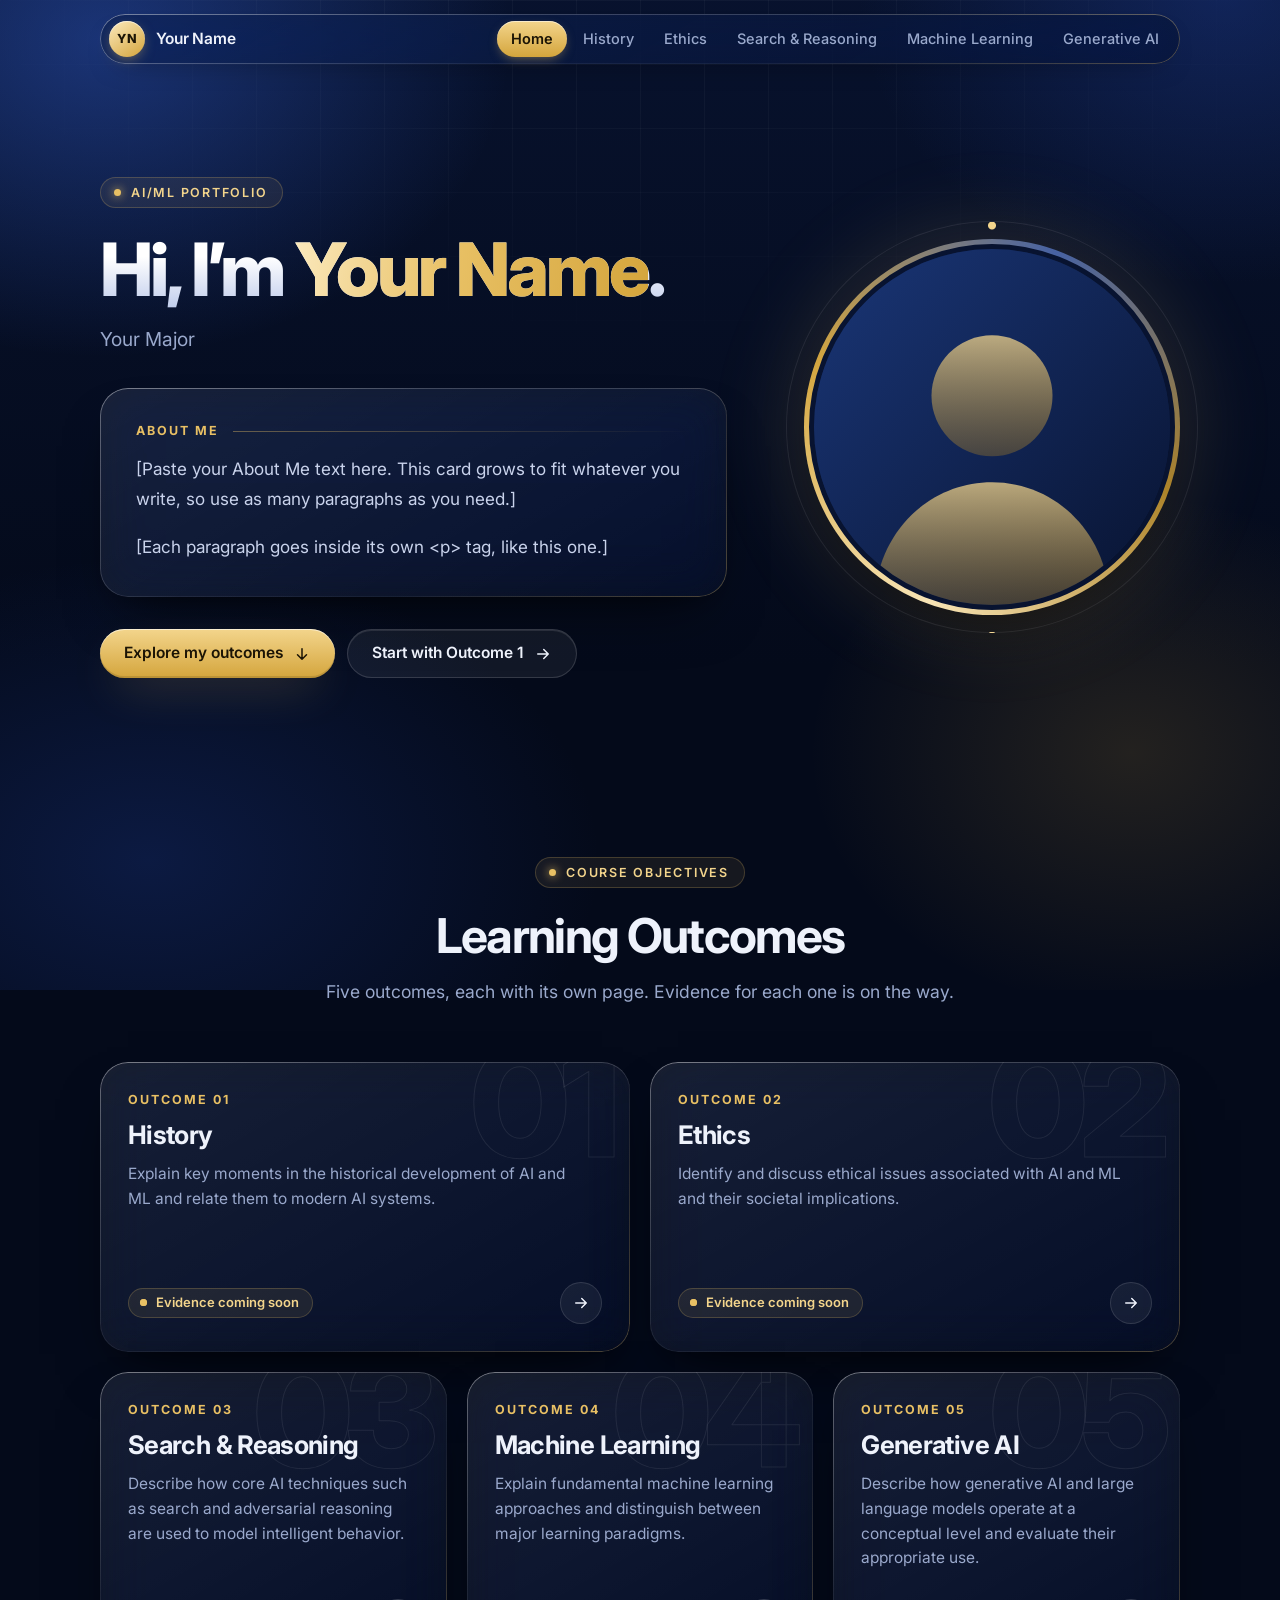
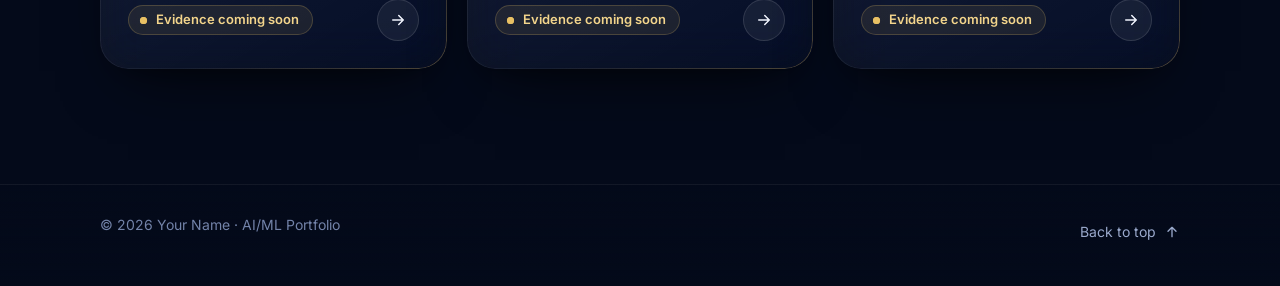
==== index.html @ e4cd806f "Add files via upload" ====
<!DOCTYPE html>
<html lang="en">
<head>
  <meta charset="UTF-8">
  <meta name="viewport" content="width=device-width, initial-scale=1">
  <title>Your Name — AI/ML Portfolio</title>
  <meta name="description" content="AI/ML portfolio: about me and evidence for five course learning outcomes.">
  <meta name="theme-color" content="#040a1a">
  <link rel="icon" href="data:image/svg+xml,%3Csvg xmlns='http://www.w3.org/2000/svg' viewBox='0 0 64 64'%3E%3Cdefs%3E%3ClinearGradient id='g' x1='0' y1='0' x2='1' y2='1'%3E%3Cstop offset='0' stop-color='%23fbe9bd'/%3E%3Cstop offset='1' stop-color='%23d4a53c'/%3E%3C/linearGradient%3E%3C/defs%3E%3Crect width='64' height='64' rx='18' fill='%230c1d45'/%3E%3Ccircle cx='32' cy='32' r='13' fill='url(%23g)'/%3E%3C/svg%3E">
  <link rel="preconnect" href="https://fonts.googleapis.com">
  <link rel="preconnect" href="https://fonts.gstatic.com" crossorigin>
  <link rel="stylesheet" href="https://fonts.googleapis.com/css2?family=Inter:wght@400;500;600;700;800&amp;display=swap">
  <link rel="stylesheet" href="styles.css">
</head>
<body id="top">
  <a class="skip-link" href="#main">Skip to content</a>

  <!-- ✏️ Change "YN" to your initials and "Your Name" to your name (same edit on every page) -->
  <header class="site-header">
    <div class="container">
      <nav class="nav glass" aria-label="Main">
        <a class="brand" href="index.html">
          <span class="brand-mark" aria-hidden="true">YN</span>
          <span class="brand-name">Your Name</span>
        </a>
        <button class="menu-btn" type="button" popovertarget="site-menu" aria-label="Menu">
          <svg class="i-menu" viewBox="0 0 24 24" fill="none" stroke="currentColor" stroke-width="2" stroke-linecap="round" aria-hidden="true"><path d="M4 7h16M4 12h16M4 17h16"/></svg>
          <svg class="i-close" viewBox="0 0 24 24" fill="none" stroke="currentColor" stroke-width="2" stroke-linecap="round" aria-hidden="true"><path d="M6 6l12 12M18 6L6 18"/></svg>
        </button>
        <ul class="nav-links" id="site-menu" popover>
          <li><a href="index.html" aria-current="page">Home</a></li>
          <li><a href="history.html">History</a></li>
          <li><a href="ethics.html">Ethics</a></li>
          <li><a href="search-reasoning.html">Search &amp; Reasoning</a></li>
          <li><a href="machine-learning.html">Machine Learning</a></li>
          <li><a href="generative-ai.html">Generative AI</a></li>
        </ul>
      </nav>
    </div>
  </header>

  <main id="main">

    <!-- ===== Hero / About Me ===== -->
    <section class="hero container">
      <div class="hero-text">
        <p class="eyebrow reveal"><span class="dot"></span>AI/ML Portfolio</p>

        <!-- ✏️ Your name and major -->
        <h1 class="hero-title reveal" style="--d: 1">Hi, I&rsquo;m <span class="text-gold">Your Name</span>.</h1>
        <p class="hero-sub reveal" style="--d: 2">Your Major</p>

        <div class="about glass reveal" style="--d: 3">
          <h2 class="about-label">About Me</h2>
          <!-- ✏️ PASTE YOUR ABOUT ME TEXT HERE — one <p>…</p> per paragraph -->
          <p>[Paste your About Me text here. This card grows to fit whatever you write, so use as many paragraphs as you need.]</p>
          <p>[Each paragraph goes inside its own &lt;p&gt; tag, like this one.]</p>
        </div>

        <div class="hero-actions reveal" style="--d: 4">
          <a class="btn btn-gold" href="#outcomes">Explore my outcomes <svg viewBox="0 0 24 24" fill="none" stroke="currentColor" stroke-width="2" stroke-linecap="round" stroke-linejoin="round" aria-hidden="true"><path d="M12 5v14M6 13l6 6 6-6"/></svg></a>
          <a class="btn btn-glass" href="history.html">Start with Outcome 1 <svg viewBox="0 0 24 24" fill="none" stroke="currentColor" stroke-width="2" stroke-linecap="round" stroke-linejoin="round" aria-hidden="true"><path d="M5 12h14M13 6l6 6-6 6"/></svg></a>
        </div>
      </div>

      <div class="hero-media reveal" style="--d: 2">
        <!-- ✏️ PHOTO: put your image in the images/ folder and change src below (e.g. images/me.jpg) -->
        <figure class="avatar">
          <img src="images/avatar-placeholder.svg" alt="Portrait of Your Name" width="400" height="400">
        </figure>
      </div>
    </section>

    <!-- ===== Outcome cards ===== -->
    <section class="section container" id="outcomes" aria-labelledby="outcomes-title">
      <div class="section-head">
        <p class="eyebrow"><span class="dot"></span>Course Objectives</p>
        <h2 class="section-title" id="outcomes-title">Learning Outcomes</h2>
        <p class="section-sub">Five outcomes, each with its own page. Evidence for each one is on the way.</p>
      </div>

      <div class="card-grid">
        <a class="card glass reveal reveal-on-scroll" href="history.html" style="--d: 5">
          <span class="card-bignum" aria-hidden="true">01</span>
          <span class="card-kicker">Outcome 01</span>
          <h3 class="card-title">History</h3>
          <p class="card-text">Explain key moments in the historical development of AI and ML and relate them to modern AI systems.</p>
          <span class="card-foot">
            <span class="status"><span class="status-dot"></span>Evidence coming soon</span>
            <span class="icon-circle" aria-hidden="true"><svg viewBox="0 0 24 24" fill="none" stroke="currentColor" stroke-width="2" stroke-linecap="round" stroke-linejoin="round" aria-hidden="true"><path d="M5 12h14M13 6l6 6-6 6"/></svg></span>
          </span>
        </a>

        <a class="card glass reveal reveal-on-scroll" href="ethics.html" style="--d: 6">
          <span class="card-bignum" aria-hidden="true">02</span>
          <span class="card-kicker">Outcome 02</span>
          <h3 class="card-title">Ethics</h3>
          <p class="card-text">Identify and discuss ethical issues associated with AI and ML and their societal implications.</p>
          <span class="card-foot">
            <span class="status"><span class="status-dot"></span>Evidence coming soon</span>
            <span class="icon-circle" aria-hidden="true"><svg viewBox="0 0 24 24" fill="none" stroke="currentColor" stroke-width="2" stroke-linecap="round" stroke-linejoin="round" aria-hidden="true"><path d="M5 12h14M13 6l6 6-6 6"/></svg></span>
          </span>
        </a>

        <a class="card glass reveal reveal-on-scroll" href="search-reasoning.html" style="--d: 7">
          <span class="card-bignum" aria-hidden="true">03</span>
          <span class="card-kicker">Outcome 03</span>
          <h3 class="card-title">Search &amp; Reasoning</h3>
          <p class="card-text">Describe how core AI techniques such as search and adversarial reasoning are used to model intelligent behavior.</p>
          <span class="card-foot">
            <span class="status"><span class="status-dot"></span>Evidence coming soon</span>
            <span class="icon-circle" aria-hidden="true"><svg viewBox="0 0 24 24" fill="none" stroke="currentColor" stroke-width="2" stroke-linecap="round" stroke-linejoin="round" aria-hidden="true"><path d="M5 12h14M13 6l6 6-6 6"/></svg></span>
          </span>
        </a>

        <a class="card glass reveal reveal-on-scroll" href="machine-learning.html" style="--d: 8">
          <span class="card-bignum" aria-hidden="true">04</span>
          <span class="card-kicker">Outcome 04</span>
          <h3 class="card-title">Machine Learning</h3>
          <p class="card-text">Explain fundamental machine learning approaches and distinguish between major learning paradigms.</p>
          <span class="card-foot">
            <span class="status"><span class="status-dot"></span>Evidence coming soon</span>
            <span class="icon-circle" aria-hidden="true"><svg viewBox="0 0 24 24" fill="none" stroke="currentColor" stroke-width="2" stroke-linecap="round" stroke-linejoin="round" aria-hidden="true"><path d="M5 12h14M13 6l6 6-6 6"/></svg></span>
          </span>
        </a>

        <a class="card glass reveal reveal-on-scroll" href="generative-ai.html" style="--d: 9">
          <span class="card-bignum" aria-hidden="true">05</span>
          <span class="card-kicker">Outcome 05</span>
          <h3 class="card-title">Generative AI</h3>
          <p class="card-text">Describe how generative AI and large language models operate at a conceptual level and evaluate their appropriate use.</p>
          <span class="card-foot">
            <span class="status"><span class="status-dot"></span>Evidence coming soon</span>
            <span class="icon-circle" aria-hidden="true"><svg viewBox="0 0 24 24" fill="none" stroke="currentColor" stroke-width="2" stroke-linecap="round" stroke-linejoin="round" aria-hidden="true"><path d="M5 12h14M13 6l6 6-6 6"/></svg></span>
          </span>
        </a>
      </div>
    </section>

  </main>

  <footer class="site-footer">
    <div class="container footer-inner">
      <p>&copy; 2026 Your Name &middot; AI/ML Portfolio</p>
      <a class="to-top" href="#top">Back to top <svg viewBox="0 0 24 24" fill="none" stroke="currentColor" stroke-width="2" stroke-linecap="round" stroke-linejoin="round" aria-hidden="true"><path d="M12 19V5M6 11l6-6 6 6"/></svg></a>
    </div>
  </footer>
</body>
</html>
---- styles.css ----
/* ==========================================================================
   AI/ML Portfolio — styles.css
   Deep navy + gold, frosted-glass UI

   1. Design tokens        6. Home: outcome cards
   2. Base                 7. Outcome pages
   3. Background           8. Footer
   4. Shared UI            9. Motion
   5. Nav + hero          10. Responsive
   ========================================================================== */


/* 1. Design tokens
   ------------------------------------------------------------------------ */
:root {
  /* Blues */
  --navy-950: #040a1a;
  --navy-900: #081330;
  --navy-800: #0c1d45;
  --navy-700: #13295f;
  --blue-500: #3a6df0;
  --blue-400: #5b8cff;

  /* Golds */
  --gold-200: #fbe9bd;
  --gold-300: #f3d58c;
  --gold-400: #e8c064;
  --gold-500: #d4a53c;
  --gold-600: #a97f24;
  --gold-ink: #1b1405;          /* dark text on gold surfaces */

  /* Text */
  --text: #eef2fb;
  --text-soft: #c9d3ec;
  --text-muted: #9aa9cc;
  --text-dim: #7383a9;

  /* Glass */
  --glass-fill: linear-gradient(150deg, rgba(255, 255, 255, 0.085), rgba(255, 255, 255, 0.02));
  --glass-shine: rgba(255, 255, 255, 0.14);
  --glass-blur: blur(24px) saturate(165%);

  /* Shape + depth */
  --radius-md: 20px;
  --radius-lg: 28px;
  --radius-pill: 999px;
  --shadow-float: 0 30px 60px -28px rgba(0, 0, 0, 0.7), 0 12px 28px -18px rgba(0, 0, 0, 0.55);
  --glow-gold: 0 18px 48px -18px rgba(232, 192, 100, 0.45);

  /* Motion */
  --ease-out: cubic-bezier(0.22, 0.61, 0.36, 1);
  --ease-spring: cubic-bezier(0.34, 1.56, 0.64, 1);

  /* Layout */
  --max-w: 1160px;
  --gutter: clamp(16px, 4vw, 40px);

  --font: -apple-system, BlinkMacSystemFont, "SF Pro Display", "SF Pro Text", "Inter",
          "Segoe UI", Roboto, "Helvetica Neue", Arial, sans-serif;
}


/* 2. Base
   ------------------------------------------------------------------------ */
*,
*::before,
*::after {
  box-sizing: border-box;
}

html {
  scroll-behavior: smooth;
  scroll-padding-top: 110px;          /* anchored sections clear the sticky nav */
  -webkit-text-size-adjust: 100%;
  color-scheme: dark;
}

body {
  margin: 0;
  min-height: 100vh;
  display: flex;
  flex-direction: column;
  font-family: var(--font);
  font-size: 1.0625rem;
  line-height: 1.65;
  color: var(--text);
  background: var(--navy-950);
  -webkit-font-smoothing: antialiased;
  -moz-osx-font-smoothing: grayscale;
  overflow-x: clip;
}

main {
  flex: 1;
  overflow-x: clip;                   /* glows can bleed past the edge without causing sideways scroll */
}

img {
  display: block;
  max-width: 100%;
  height: auto;
}

a {
  color: inherit;
  text-decoration: none;
}

h1,
h2,
h3 {
  margin: 0;
  font-weight: 700;
  line-height: 1.15;
  letter-spacing: -0.022em;
}

p {
  margin: 0 0 1em;
}

p:last-child {
  margin-bottom: 0;
}

figure {
  margin: 0;
}

svg {
  flex: none;
}

::selection {
  background: rgba(232, 192, 100, 0.35);
  color: #fff;
}

:focus-visible {
  outline: 2px solid var(--gold-400);
  outline-offset: 3px;
}

.container {
  width: 100%;
  max-width: var(--max-w);
  margin-inline: auto;
  padding-inline: var(--gutter);
}

.skip-link {
  position: absolute;
  top: -100px;
  left: 16px;
  z-index: 100;
  padding: 10px 18px;
  border-radius: var(--radius-pill);
  background: var(--gold-400);
  color: var(--gold-ink);
  font-weight: 600;
  transition: top 0.2s var(--ease-out);
}

.skip-link:focus {
  top: 16px;
}


/* 3. Background — soft blue/gold aurora with a faint grid on top
   ------------------------------------------------------------------------ */
body::before {
  content: "";
  position: fixed;
  inset: -10%;
  z-index: -2;
  pointer-events: none;
  background:
    radial-gradient(38% 42% at 15% 12%, rgba(58, 109, 240, 0.38), transparent 70%),
    radial-gradient(34% 38% at 88% 8%, rgba(35, 70, 170, 0.35), transparent 70%),
    radial-gradient(30% 34% at 82% 78%, rgba(212, 165, 60, 0.15), transparent 70%),
    radial-gradient(42% 40% at 18% 88%, rgba(28, 60, 150, 0.32), transparent 70%),
    linear-gradient(180deg, var(--navy-900) 0%, var(--navy-950) 70%);
  animation: aurora 30s ease-in-out infinite alternate;
}

body::after {
  content: "";
  position: fixed;
  inset: 0;
  z-index: -1;
  pointer-events: none;
  background-image:
    linear-gradient(rgba(255, 255, 255, 0.035) 1px, transparent 1px),
    linear-gradient(90deg, rgba(255, 255, 255, 0.035) 1px, transparent 1px);
  background-size: 64px 64px;
  -webkit-mask-image: radial-gradient(ellipse 75% 55% at 50% 0%, #000 20%, transparent 75%);
  mask-image: radial-gradient(ellipse 75% 55% at 50% 0%, #000 20%, transparent 75%);
}


/* 4. Shared UI
   ------------------------------------------------------------------------ */

/* Frosted glass panel */
.glass {
  position: relative;
  background: var(--glass-fill);
  -webkit-backdrop-filter: var(--glass-blur);
  backdrop-filter: var(--glass-blur);
  border-radius: var(--radius-lg);
  box-shadow: inset 0 1px 0 var(--glass-shine), var(--shadow-float);
}

/* Light-catching rim: bright at the top-left, warming to gold at the bottom-right */
.glass::before {
  content: "";
  position: absolute;
  inset: 0;
  border-radius: inherit;
  padding: 1px;
  background: linear-gradient(140deg,
    rgba(255, 255, 255, 0.34),
    rgba(255, 255, 255, 0.07) 38%,
    rgba(255, 255, 255, 0.05) 62%,
    rgba(232, 192, 100, 0.32));
  -webkit-mask: linear-gradient(#000 0 0) content-box, linear-gradient(#000 0 0);
  -webkit-mask-composite: xor;
  mask: linear-gradient(#000 0 0) content-box, linear-gradient(#000 0 0);
  mask-composite: exclude;
  pointer-events: none;
}

/* Small uppercase label in a gold pill */
.eyebrow {
  display: inline-flex;
  align-items: center;
  gap: 10px;
  margin: 0;
  padding: 7px 15px 7px 13px;
  border-radius: var(--radius-pill);
  border: 1px solid rgba(232, 192, 100, 0.22);
  background: rgba(232, 192, 100, 0.08);
  color: var(--gold-300);
  font-size: 12.5px;
  font-weight: 600;
  line-height: 1.2;
  letter-spacing: 0.14em;
  text-transform: uppercase;
}

.eyebrow .dim {
  color: var(--text-dim);
}

.dot {
  width: 7px;
  height: 7px;
  border-radius: 50%;
  background: var(--gold-400);
  box-shadow: 0 0 10px var(--gold-400);
}

.text-gold {
  background: linear-gradient(100deg, var(--gold-200), var(--gold-400) 45%, var(--gold-500));
  -webkit-background-clip: text;
  background-clip: text;
  color: transparent;
}

/* Buttons */
.btn {
  display: inline-flex;
  align-items: center;
  gap: 10px;
  padding: 14px 24px;
  border-radius: var(--radius-pill);
  font-size: 15.5px;
  font-weight: 600;
  line-height: 1.2;
  transition: transform 0.35s var(--ease-spring), box-shadow 0.35s var(--ease-out),
              background-color 0.25s;
}

.btn svg {
  width: 18px;
  height: 18px;
  transition: transform 0.35s var(--ease-spring);
}

.btn-gold {
  color: var(--gold-ink);
  background: linear-gradient(180deg, var(--gold-300), var(--gold-500));
  box-shadow: var(--glow-gold), inset 0 1px 0 rgba(255, 255, 255, 0.6), inset 0 -2px 0 rgba(0, 0, 0, 0.12);
}

.btn-gold:hover {
  transform: translateY(-2px);
  box-shadow: 0 24px 50px -16px rgba(232, 192, 100, 0.6), inset 0 1px 0 rgba(255, 255, 255, 0.6),
              inset 0 -2px 0 rgba(0, 0, 0, 0.12);
}

.btn-gold:hover svg {
  transform: translateY(3px);
}

.btn-glass {
  color: var(--text);
  background: rgba(255, 255, 255, 0.06);
  border: 1px solid rgba(255, 255, 255, 0.14);
  -webkit-backdrop-filter: blur(16px);
  backdrop-filter: blur(16px);
  box-shadow: inset 0 1px 0 rgba(255, 255, 255, 0.1);
}

.btn-glass:hover {
  transform: translateY(-2px);
  background: rgba(255, 255, 255, 0.1);
}

.btn-glass:hover svg {
  transform: translateX(3px);
}

/* "Evidence coming soon" status pill */
.status {
  display: inline-flex;
  align-items: center;
  gap: 9px;
  padding: 6px 13px 6px 11px;
  border-radius: var(--radius-pill);
  border: 1px solid rgba(232, 192, 100, 0.22);
  background: rgba(232, 192, 100, 0.09);
  color: var(--gold-300);
  font-size: 13px;
  font-weight: 600;
  line-height: 1.2;
  white-space: nowrap;
}

.status-dot {
  position: relative;
  width: 7px;
  height: 7px;
  border-radius: 50%;
  background: var(--gold-400);
}

.status-dot::after {
  content: "";
  position: absolute;
  inset: 0;
  border-radius: 50%;
  background: var(--gold-400);
  animation: ping 2.4s var(--ease-out) infinite;
}

/* Round icon button used on cards and the pager */
.icon-circle {
  display: grid;
  place-items: center;
  width: 42px;
  height: 42px;
  border-radius: 50%;
  border: 1px solid rgba(255, 255, 255, 0.12);
  background: rgba(255, 255, 255, 0.06);
  color: var(--text);
  transition: background 0.35s, color 0.35s, border-color 0.35s, transform 0.45s var(--ease-spring);
}

.icon-circle svg {
  width: 18px;
  height: 18px;
}


/* 5. Nav + hero
   ------------------------------------------------------------------------ */
.site-header {
  position: sticky;
  top: 0;
  z-index: 50;
  padding-top: 14px;
}

.nav {
  display: flex;
  align-items: center;
  justify-content: space-between;
  gap: 16px;
  padding: 7px 7px 7px 9px;
  border-radius: var(--radius-pill);
  background: linear-gradient(150deg, rgba(16, 34, 78, 0.72), rgba(8, 19, 48, 0.62));
}

.brand {
  display: flex;
  align-items: center;
  gap: 11px;
  padding-right: 6px;
  font-size: 15.5px;
  font-weight: 600;
  letter-spacing: -0.01em;
  white-space: nowrap;
}

.brand-mark {
  display: grid;
  place-items: center;
  width: 36px;
  height: 36px;
  border-radius: 50%;
  background: linear-gradient(145deg, var(--gold-200), var(--gold-500));
  color: var(--gold-ink);
  font-size: 12.5px;
  font-weight: 800;
  letter-spacing: 0.02em;
  box-shadow: 0 4px 14px -4px rgba(232, 192, 100, 0.6), inset 0 1px 0 rgba(255, 255, 255, 0.6);
  transition: transform 0.45s var(--ease-spring);
}

.brand:hover .brand-mark {
  transform: rotate(-8deg) scale(1.06);
}

/* The link list doubles as the mobile menu (it has the HTML `popover` attribute),
   so first undo the browser's default popover styling for wide screens. */
.nav-links {
  position: static;
  inset: auto;
  width: auto;
  height: auto;
  overflow: visible;
  border: 0;
  background: none;
  color: inherit;
  display: flex;
  align-items: center;
  gap: 2px;
  margin: 0;
  padding: 0;
  list-style: none;
}

.menu-btn {
  display: none;
  place-items: center;
  width: 42px;
  height: 42px;
  padding: 0;
  border-radius: 50%;
  border: 1px solid rgba(255, 255, 255, 0.12);
  background: rgba(255, 255, 255, 0.06);
  color: var(--text);
  cursor: pointer;
  transition: background-color 0.2s;
}

.menu-btn:hover {
  background: rgba(255, 255, 255, 0.12);
}

.menu-btn svg {
  width: 20px;
  height: 20px;
}

.menu-btn .i-close,
.nav:has(.nav-links:popover-open) .menu-btn .i-menu {
  display: none;
}

.nav:has(.nav-links:popover-open) .menu-btn .i-close {
  display: block;
}

.nav-links a {
  display: block;
  padding: 9px 14px;
  border-radius: var(--radius-pill);
  color: var(--text-muted);
  font-size: 14.5px;
  font-weight: 500;
  line-height: 1.2;
  white-space: nowrap;
  transition: color 0.2s, background-color 0.2s;
}

.nav-links a:hover {
  color: var(--text);
  background: rgba(255, 255, 255, 0.07);
}

.nav-links a[aria-current="page"] {
  color: var(--gold-ink);
  font-weight: 600;
  background: linear-gradient(180deg, var(--gold-300), var(--gold-500));
  box-shadow: 0 4px 12px -4px rgba(232, 192, 100, 0.55), inset 0 1px 0 rgba(255, 255, 255, 0.55);
}

/* Home hero */
.hero {
  display: grid;
  grid-template-columns: minmax(0, 1.25fr) minmax(0, 0.75fr);
  align-items: center;
  gap: clamp(36px, 6vw, 88px);
  padding-block: clamp(56px, 9vw, 112px) clamp(48px, 7vw, 88px);
}

.hero-title {
  margin: 24px 0 10px;
  padding-bottom: 0.08em;               /* room for descenders under gradient text */
  font-size: clamp(2.75rem, 6.2vw, 4.6rem);
  font-weight: 800;
  line-height: 1.04;
  letter-spacing: -0.04em;
  background: linear-gradient(180deg, #ffffff 30%, #b9c7ea);
  -webkit-background-clip: text;
  background-clip: text;
  color: transparent;
}

.hero-sub {
  margin-bottom: 32px;
  color: var(--text-muted);
  font-size: clamp(1.05rem, 1.6vw, 1.2rem);
}

.about {
  padding: clamp(24px, 3.2vw, 36px);
}

.about-label {
  display: flex;
  align-items: center;
  gap: 14px;
  margin-bottom: 16px;
  color: var(--gold-400);
  font-size: 12.5px;
  font-weight: 700;
  letter-spacing: 0.16em;
  text-transform: uppercase;
}

.about-label::after {
  content: "";
  flex: 1;
  height: 1px;
  background: linear-gradient(90deg, rgba(232, 192, 100, 0.4), transparent);
}

.about p {
  color: var(--text-soft);
  font-size: 1.07rem;
  line-height: 1.75;
}

.hero-actions {
  display: flex;
  flex-wrap: wrap;
  gap: 12px;
  margin-top: 32px;
}

/* Avatar with gold ring, halo, and an orbiting dot */
.hero-media {
  display: flex;
  justify-content: center;
}

.avatar {
  position: relative;
  isolation: isolate;
  width: min(100%, 380px);
  aspect-ratio: 1;
  padding: 5px;
  border-radius: 50%;
  background: conic-gradient(from 200deg,
    var(--gold-200), var(--gold-500) 25%, rgba(91, 140, 255, 0.6) 50%, var(--gold-600) 75%, var(--gold-200));
  box-shadow: var(--shadow-float);
}

.avatar::before {                      /* soft halo */
  content: "";
  position: absolute;
  inset: -16%;
  z-index: -1;
  border-radius: 50%;
  background: radial-gradient(closest-side, rgba(58, 109, 240, 0.5), rgba(232, 192, 100, 0.12) 65%, transparent);
  filter: blur(26px);
}

.avatar::after {                       /* orbit ring */
  content: "";
  position: absolute;
  inset: -18px;
  border-radius: 50%;
  border: 1px solid rgba(255, 255, 255, 0.08);
  background: radial-gradient(circle at 50% 3.5px, var(--gold-300) 0 3.5px, transparent 4.5px);
  animation: orbit 16s linear infinite;
  pointer-events: none;
}

.avatar img {
  width: 100%;
  height: 100%;
  object-fit: cover;
  border-radius: 50%;
  border: 5px solid var(--navy-900);
  background: var(--navy-800);
}


/* 6. Home: outcome cards (bento grid — 2 wide on top, 3 below)
   ------------------------------------------------------------------------ */
.section {
  padding-block: clamp(40px, 7vw, 96px) clamp(64px, 9vw, 120px);
}

.section-head {
  max-width: 640px;
  margin: 0 auto clamp(36px, 5vw, 56px);
  text-align: center;
}

.section-title {
  margin: 20px 0 14px;
  font-size: clamp(2rem, 4vw, 3rem);
  letter-spacing: -0.035em;
}

.section-sub {
  color: var(--text-muted);
  font-size: 1.1rem;
}

.card-grid {
  display: grid;
  grid-template-columns: repeat(6, minmax(0, 1fr));
  gap: 20px;
}

.card {
  grid-column: span 2;
  display: flex;
  flex-direction: column;
  min-height: 290px;
  padding: 28px;
  overflow: hidden;
  transition: transform 0.5s var(--ease-out), box-shadow 0.5s var(--ease-out);
}

.card:nth-child(-n + 2) {
  grid-column: span 3;
}

.card > * {
  position: relative;
  z-index: 1;
}

.card::after {                         /* hover glow */
  content: "";
  position: absolute;
  inset: 0;
  border-radius: inherit;
  background:
    radial-gradient(90% 70% at 100% 0%, rgba(232, 192, 100, 0.16), transparent 60%),
    radial-gradient(80% 60% at 0% 100%, rgba(58, 109, 240, 0.2), transparent 60%);
  opacity: 0;
  transition: opacity 0.5s var(--ease-out);
  pointer-events: none;
}

.card:hover,
.card:focus-visible {
  transform: translateY(-6px);
  box-shadow: inset 0 1px 0 var(--glass-shine), 0 40px 70px -30px rgba(0, 0, 0, 0.8), var(--glow-gold);
}

.card:hover::after,
.card:focus-visible::after {
  opacity: 1;
}

.card-bignum {                         /* outlined numeral in the corner */
  position: absolute;
  top: -34px;
  right: 18px;
  z-index: 0;
  font-size: 150px;
  font-weight: 800;
  line-height: 1;
  letter-spacing: -0.06em;
  color: transparent;
  -webkit-text-stroke: 1px rgba(255, 255, 255, 0.08);
  pointer-events: none;
  user-select: none;
  transition: -webkit-text-stroke-color 0.5s, transform 0.6s var(--ease-out);
}

.card:hover .card-bignum {
  -webkit-text-stroke-color: rgba(232, 192, 100, 0.3);
  transform: translateY(8px);
}

.card-kicker {
  color: var(--gold-400);
  font-size: 12.5px;
  font-weight: 700;
  letter-spacing: 0.16em;
  text-transform: uppercase;
}

.card-title {
  margin: 10px 0 12px;
  font-size: clamp(1.4rem, 2vw, 1.7rem);
  letter-spacing: -0.025em;
}

.card-text {
  max-width: 46ch;
  margin-bottom: 28px;
  color: var(--text-muted);
  font-size: 15.5px;
  line-height: 1.6;
}

.card-foot {
  display: flex;
  align-items: center;
  justify-content: space-between;
  gap: 12px;
  margin-top: auto;
}

.card:hover .icon-circle {
  border-color: transparent;
  background: linear-gradient(145deg, var(--gold-200), var(--gold-500));
  color: var(--gold-ink);
  transform: translateX(4px);
}


/* 7. Outcome pages
   ------------------------------------------------------------------------ */
.page-hero {
  padding-block: clamp(48px, 9vw, 110px) clamp(32px, 5vw, 56px);
}

.breadcrumb {
  display: flex;
  flex-wrap: wrap;
  align-items: center;
  gap: 8px;
  margin: 0 0 28px;
  padding: 0;
  list-style: none;
  color: var(--text-dim);
  font-size: 14px;
}

.breadcrumb li {
  display: flex;
  align-items: center;
  gap: 8px;
}

.breadcrumb a {
  color: var(--text-muted);
  transition: color 0.2s;
}

.breadcrumb a:hover {
  color: var(--gold-300);
}

.breadcrumb svg {
  width: 14px;
  height: 14px;
  opacity: 0.6;
}

.outcome-title {
  max-width: 26ch;
  margin-top: 24px;
  padding-bottom: 0.08em;
  font-size: clamp(2rem, 4.2vw, 3.25rem);
  line-height: 1.12;
  letter-spacing: -0.032em;
  text-wrap: balance;
  background: linear-gradient(180deg, #ffffff 20%, #b3c3ea);
  -webkit-background-clip: text;
  background-clip: text;
  color: transparent;
}

.evidence {
  padding: clamp(10px, 1.4vw, 14px);
}

.evidence-inner {
  display: flex;
  flex-direction: column;
  align-items: center;
  justify-content: center;
  gap: 20px;
  min-height: clamp(260px, 32vw, 360px);
  padding: 48px 24px;
  border: 1.5px dashed rgba(232, 192, 100, 0.22);
  border-radius: calc(var(--radius-lg) - 10px);
  background: radial-gradient(60% 80% at 50% 0%, rgba(232, 192, 100, 0.07), transparent 70%);
  text-align: center;
}

.evidence-icon {
  display: grid;
  place-items: center;
  width: 64px;
  height: 64px;
  border-radius: 20px;
  border: 1px solid rgba(232, 192, 100, 0.3);
  background: linear-gradient(145deg, rgba(232, 192, 100, 0.2), rgba(232, 192, 100, 0.05));
  color: var(--gold-300);
  box-shadow: var(--glow-gold), inset 0 1px 0 rgba(255, 255, 255, 0.2);
}

.evidence-icon svg {
  width: 28px;
  height: 28px;
  animation: tip 4s var(--ease-out) infinite;
}

.evidence-title {
  font-size: clamp(1.35rem, 2.4vw, 1.75rem);
  letter-spacing: -0.02em;
}

/* Previous / next */
.pager {
  display: grid;
  grid-template-columns: repeat(2, minmax(0, 1fr));
  gap: 20px;
  padding-block: clamp(28px, 4vw, 48px) clamp(64px, 9vw, 110px);
}

.pager-link {
  display: flex;
  align-items: center;
  gap: 16px;
  padding: 20px 22px;
  border-radius: var(--radius-md);
  transition: transform 0.45s var(--ease-out), box-shadow 0.45s var(--ease-out);
}

.pager-link.next {
  justify-content: flex-end;
  text-align: right;
}

.pager-link:hover {
  transform: translateY(-3px);
  box-shadow: inset 0 1px 0 var(--glass-shine), 0 34px 60px -28px rgba(0, 0, 0, 0.8), var(--glow-gold);
}

.pager-meta {
  display: flex;
  flex-direction: column;
  gap: 2px;
  min-width: 0;
}

.pager-dir {
  color: var(--text-dim);
  font-size: 12.5px;
  font-weight: 600;
  letter-spacing: 0.12em;
  text-transform: uppercase;
}

.pager-name {
  font-size: 1.1rem;
  font-weight: 600;
  transition: color 0.25s;
}

.pager-link:hover .pager-name {
  color: var(--gold-300);
}

.pager-link:hover .icon-circle {
  border-color: transparent;
  background: linear-gradient(145deg, var(--gold-200), var(--gold-500));
  color: var(--gold-ink);
}

.pager-link.prev:hover .icon-circle {
  transform: translateX(-4px);
}

.pager-link.next:hover .icon-circle {
  transform: translateX(4px);
}


/* 8. Footer
   ------------------------------------------------------------------------ */
.site-footer {
  border-top: 1px solid rgba(255, 255, 255, 0.06);
  background: linear-gradient(180deg, transparent, rgba(4, 10, 26, 0.6));
}

.footer-inner {
  display: flex;
  flex-wrap: wrap;
  align-items: center;
  justify-content: space-between;
  gap: 12px 24px;
  padding-block: 28px 36px;
  color: var(--text-dim);
  font-size: 14px;
}

.to-top {
  display: inline-flex;
  align-items: center;
  gap: 8px;
  color: var(--text-muted);
  transition: color 0.2s;
}

.to-top svg {
  width: 16px;
  height: 16px;
}

.to-top:hover {
  color: var(--gold-300);
}


/* 9. Motion
   ------------------------------------------------------------------------ */
@keyframes aurora {
  0%   { transform: translate3d(0, 0, 0) scale(1); }
  50%  { transform: translate3d(-2%, 1.5%, 0) scale(1.05); }
  100% { transform: translate3d(2%, -1%, 0) scale(1.02); }
}

@keyframes rise {
  from { opacity: 0; translate: 0 22px; }
  to   { opacity: 1; translate: 0 0; }
}

@keyframes ping {
  0%       { transform: scale(1); opacity: 0.7; }
  80%, 100% { transform: scale(3); opacity: 0; }
}

@keyframes menu-in {
  from { opacity: 0; translate: 0 -8px; scale: 0.98; }
}

@keyframes orbit {
  to { transform: rotate(360deg); }
}

@keyframes tip {
  0%, 70%  { transform: rotate(0); }
  85%, 100% { transform: rotate(180deg); }
}

/* Staggered entrance: set --d on an element to delay it (each step = 90ms) */
.reveal {
  animation: rise 0.9s var(--ease-out) both;
  animation-delay: calc(var(--d, 0) * 90ms);
}

/* Where supported (Chrome/Edge), cards fade up as they scroll into view */
@supports (animation-timeline: view()) {
  .reveal-on-scroll {
    animation: rise linear both;
    animation-timeline: view();
    animation-range: entry 0% cover 28%;
  }
}

@media (prefers-reduced-motion: reduce) {
  html {
    scroll-behavior: auto;
  }

  *,
  *::before,
  *::after {
    animation: none !important;
    transition-duration: 0.01ms !important;
  }
}


/* 10. Responsive
   ------------------------------------------------------------------------ */
@media (max-width: 980px) {
  .card-grid {
    grid-template-columns: repeat(2, minmax(0, 1fr));
  }

  .card,
  .card:nth-child(-n + 2) {
    grid-column: span 1;
  }

  .card:last-child {
    grid-column: 1 / -1;
  }
}

@media (max-width: 920px) {
  /* Nav: links collapse into a dropdown opened by the menu button */
  .menu-btn {
    display: grid;
  }

  .nav-links:not(:popover-open) {
    display: none;
  }

  .nav-links:popover-open {
    position: fixed;
    inset: 80px var(--gutter) auto;
    flex-direction: column;
    align-items: stretch;
    gap: 4px;
    padding: 10px;
    border: 1px solid rgba(255, 255, 255, 0.12);
    border-radius: 24px;
    background: linear-gradient(160deg, rgba(16, 34, 78, 0.9), rgba(8, 19, 48, 0.88));
    -webkit-backdrop-filter: var(--glass-blur);
    backdrop-filter: var(--glass-blur);
    box-shadow: inset 0 1px 0 var(--glass-shine), var(--shadow-float);
    animation: menu-in 0.35s var(--ease-out);
  }

  .nav-links::backdrop {
    background: rgba(4, 10, 26, 0.45);
  }

  .nav-links:popover-open a {
    padding: 14px 18px;
    border-radius: 16px;
    font-size: 16px;
  }

  /* Hero stacks: photo on top */
  .hero {
    grid-template-columns: 1fr;
    gap: 40px;
  }

  .hero-media {
    order: -1;
    justify-content: flex-start;
    padding: 18px;
  }

  .avatar {
    width: clamp(150px, 38vw, 220px);
  }
}

@media (max-width: 640px) {
  body {
    font-size: 1rem;
  }

  .card-grid {
    grid-template-columns: 1fr;
    gap: 16px;
  }

  .card {
    min-height: 0;
    padding: 24px;
  }

  .card-bignum {
    font-size: 120px;
  }

  .hero-actions .btn {
    flex: 1 1 auto;
    justify-content: center;
  }

  .pager {
    grid-template-columns: 1fr;
    gap: 14px;
  }

  .footer-inner {
    flex-direction: column;
    text-align: center;
  }
}
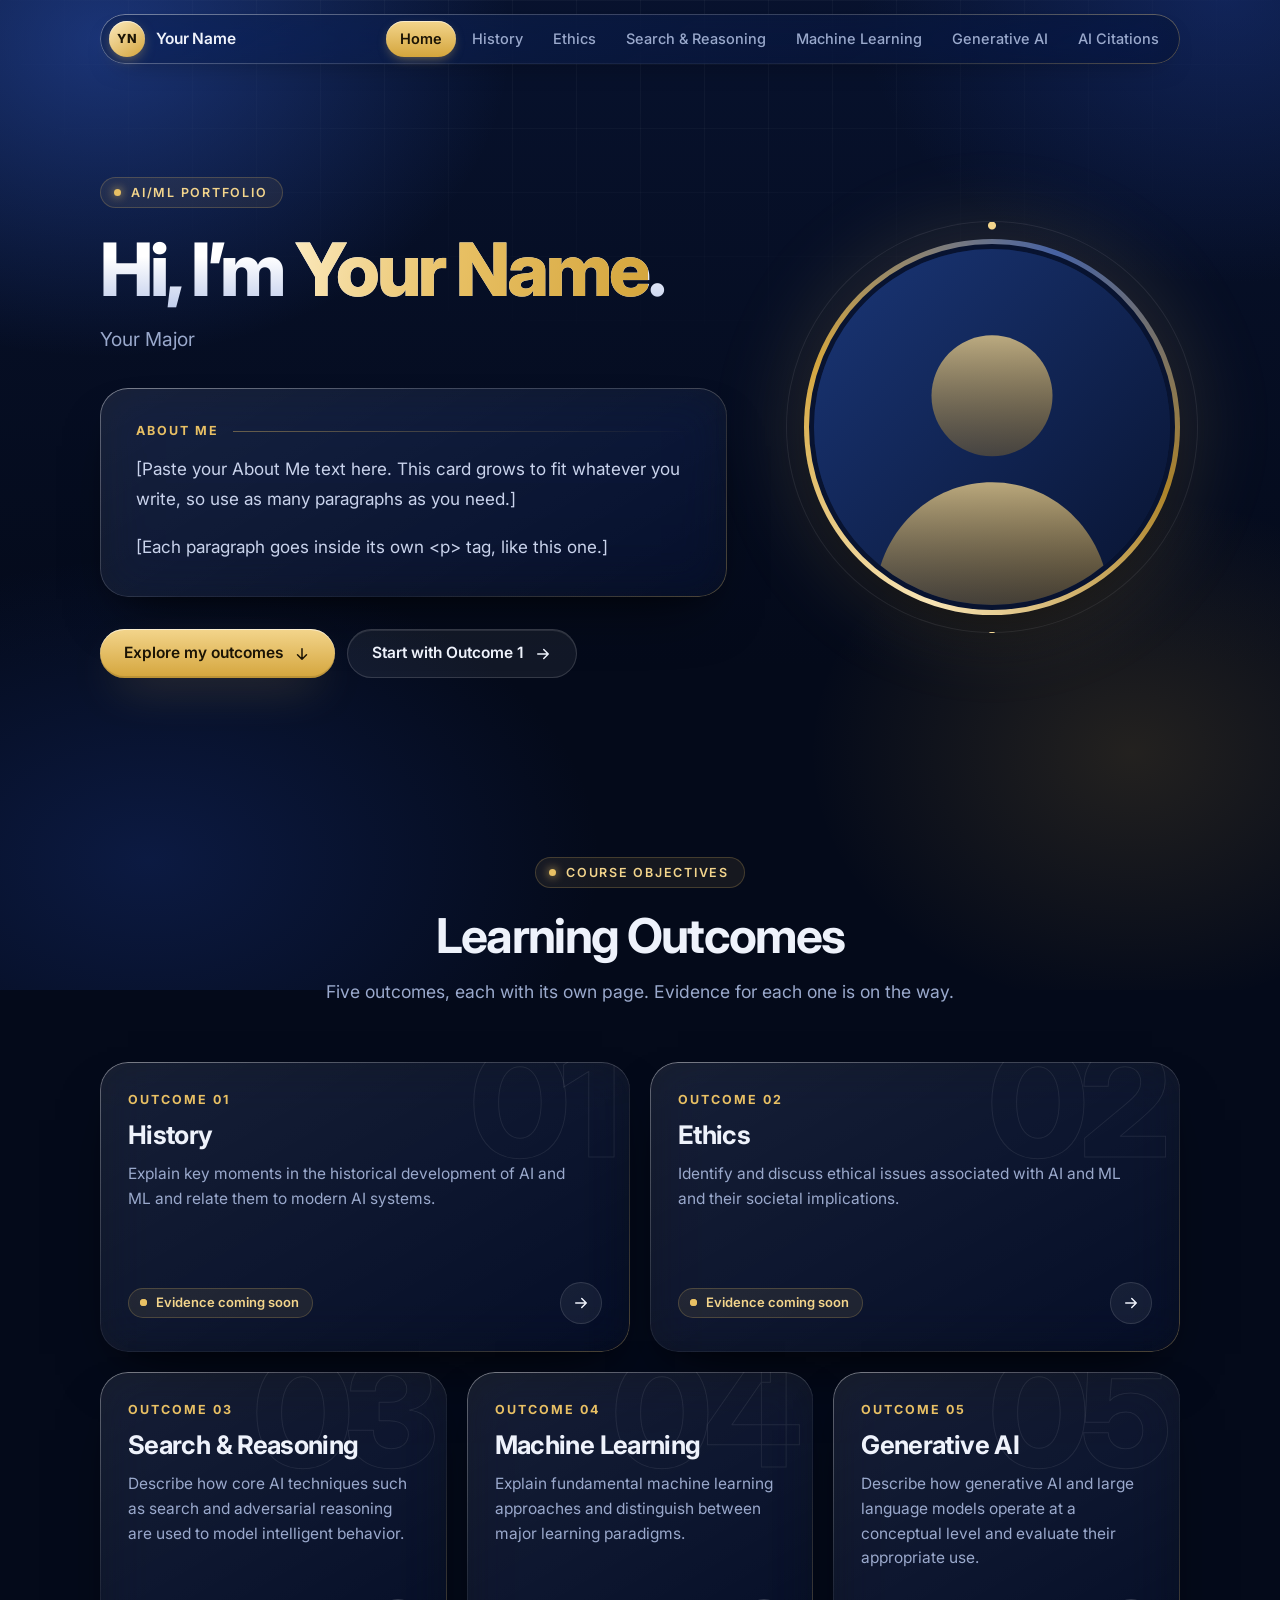
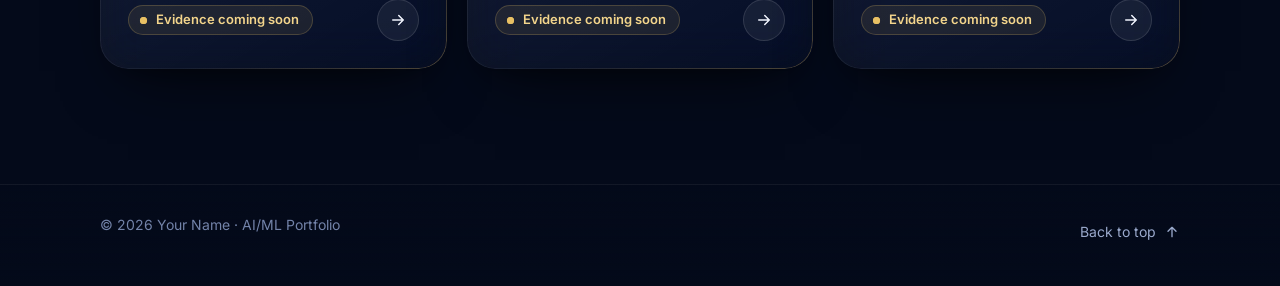
==== commit cec3bf63: "Add files via upload" ====
--- a/index.html
+++ b/index.html
@@ -34,6 +34,7 @@
           <li><a href="search-reasoning.html">Search &amp; Reasoning</a></li>
           <li><a href="machine-learning.html">Machine Learning</a></li>
           <li><a href="generative-ai.html">Generative AI</a></li>
+          <li><a href="citations.html">AI Citations</a></li>
         </ul>
       </nav>
     </div>
--- a/styles.css
+++ b/styles.css
@@ -2,11 +2,12 @@
    AI/ML Portfolio — styles.css
    Deep navy + gold, frosted-glass UI
 
-   1. Design tokens        6. Home: outcome cards
-   2. Base                 7. Outcome pages
-   3. Background           8. Footer
-   4. Shared UI            9. Motion
-   5. Nav + hero          10. Responsive
+   1. Design tokens        7. Outcome pages
+   2. Base                 8. Citations + transcript
+   3. Background           9. Footer
+   4. Shared UI           10. Motion
+   5. Nav + hero          11. Responsive
+   6. Home: outcome cards
    ========================================================================== */
 
 
@@ -902,7 +903,449 @@
 }
 
 
-/* 8. Footer
+/* 8. Citations + transcript pages
+   ------------------------------------------------------------------------ */
+.page-title {
+  margin-top: 24px;
+  padding-bottom: 0.08em;
+  font-size: clamp(2.6rem, 6vw, 4.2rem);
+  font-weight: 800;
+  line-height: 1.04;
+  letter-spacing: -0.04em;
+  background: linear-gradient(180deg, #ffffff 30%, #b9c7ea);
+  -webkit-background-clip: text;
+  background-clip: text;
+  color: transparent;
+}
+
+.page-lead {
+  max-width: 56ch;
+  margin-top: 14px;
+  color: var(--text-muted);
+  font-size: clamp(1.05rem, 1.6vw, 1.2rem);
+}
+
+.panel-stack {
+  display: grid;
+  gap: 24px;
+  padding-bottom: clamp(64px, 9vw, 110px);
+}
+
+.panel {
+  padding: clamp(24px, 3.4vw, 40px);
+}
+
+.panel-head {
+  margin-bottom: 28px;
+}
+
+.panel-title {
+  font-size: clamp(1.45rem, 2.4vw, 1.85rem);
+  letter-spacing: -0.025em;
+}
+
+.panel-sub {
+  max-width: 72ch;
+  margin-top: 12px;
+  color: var(--text-muted);
+  font-size: 1rem;
+}
+
+.format-tag {
+  display: inline-block;
+  margin-bottom: 14px;
+  padding: 5px 12px;
+  border-radius: var(--radius-pill);
+  border: 1px solid rgba(232, 192, 100, 0.25);
+  background: rgba(232, 192, 100, 0.1);
+  color: var(--gold-300);
+  font-size: 12px;
+  font-weight: 700;
+  letter-spacing: 0.14em;
+  text-transform: uppercase;
+}
+
+.pattern {
+  display: flex;
+  flex-wrap: wrap;
+  align-items: baseline;
+  gap: 8px 12px;
+  margin-top: 16px;
+}
+
+.pattern-label {
+  color: var(--text-dim);
+  font-size: 12px;
+  font-weight: 700;
+  letter-spacing: 0.14em;
+  text-transform: uppercase;
+}
+
+.pattern code {
+  padding: 5px 11px;
+  border-radius: 9px;
+  border: 1px solid rgba(255, 255, 255, 0.09);
+  background: rgba(255, 255, 255, 0.05);
+  color: var(--gold-200);
+  font-family: ui-monospace, "SF Mono", Menlo, Consolas, monospace;
+  font-size: 13.5px;
+  overflow-wrap: anywhere;
+}
+
+/* Policy tiers — each sets its colour as an RGB triplet in --tier */
+.policy-grid {
+  display: grid;
+  grid-template-columns: repeat(3, minmax(0, 1fr));
+  gap: 16px;
+}
+
+.tier-ok   { --tier: 95, 211, 160; }
+.tier-cite { --tier: 232, 192, 100; }
+.tier-no   { --tier: 255, 128, 140; }
+
+.tier {
+  padding: 22px;
+  border-radius: var(--radius-md);
+  border: 1px solid rgba(var(--tier), 0.26);
+  background: linear-gradient(160deg, rgba(var(--tier), 0.09), rgba(255, 255, 255, 0.015) 70%);
+}
+
+.tier-title {
+  display: flex;
+  align-items: center;
+  gap: 12px;
+  margin-bottom: 18px;
+  color: rgb(var(--tier));
+  font-size: 15.5px;
+  font-weight: 600;
+  letter-spacing: -0.01em;
+}
+
+.tier-icon {
+  display: grid;
+  place-items: center;
+  flex: none;
+  width: 34px;
+  height: 34px;
+  border-radius: 11px;
+  border: 1px solid rgba(var(--tier), 0.3);
+  background: rgba(var(--tier), 0.14);
+}
+
+.tier-icon svg {
+  width: 17px;
+  height: 17px;
+}
+
+.tier ul {
+  display: grid;
+  gap: 10px;
+  margin: 0;
+  padding: 0;
+  list-style: none;
+}
+
+.tier li {
+  position: relative;
+  padding-left: 18px;
+  color: var(--text-soft);
+  font-size: 14.5px;
+  line-height: 1.5;
+}
+
+.tier li::before {
+  content: "";
+  position: absolute;
+  top: 0.58em;
+  left: 0;
+  width: 6px;
+  height: 6px;
+  border-radius: 50%;
+  background: rgba(var(--tier), 0.85);
+}
+
+.policy-note {
+  margin-top: 24px;
+  padding-top: 20px;
+  border-top: 1px solid rgba(255, 255, 255, 0.08);
+  color: var(--text-muted);
+  font-size: 14.5px;
+}
+
+/* Example citation */
+.example {
+  margin: 0 0 20px;
+  padding: 18px 22px;
+  border-radius: 16px;
+  border: 1px solid rgba(91, 140, 255, 0.22);
+  background: rgba(58, 109, 240, 0.1);
+}
+
+.example figcaption {
+  margin-bottom: 8px;
+  color: var(--blue-400);
+  font-size: 12px;
+  font-weight: 700;
+  letter-spacing: 0.14em;
+  text-transform: uppercase;
+}
+
+.example p {
+  color: var(--text-soft);
+  font-size: 15px;
+  overflow-wrap: anywhere;
+}
+
+/* Citation / log entries */
+.entry {
+  padding: 22px 24px;
+  border-radius: var(--radius-md);
+  border: 1px solid rgba(255, 255, 255, 0.09);
+  background: rgba(255, 255, 255, 0.035);
+  box-shadow: inset 0 1px 0 rgba(255, 255, 255, 0.06);
+}
+
+.entry + .entry {
+  margin-top: 16px;
+}
+
+.entry-fields {
+  display: grid;
+  gap: 14px;
+  margin: 0;
+}
+
+.entry-fields > div {
+  display: grid;
+  grid-template-columns: 190px minmax(0, 1fr);
+  gap: 4px 24px;
+}
+
+.entry-fields > div + div {
+  padding-top: 14px;
+  border-top: 1px dashed rgba(255, 255, 255, 0.07);
+}
+
+.entry-fields dt {
+  padding-top: 0.2em;
+  color: var(--text-dim);
+  font-size: 12.5px;
+  font-weight: 700;
+  letter-spacing: 0.12em;
+  text-transform: uppercase;
+}
+
+.entry-fields dd {
+  margin: 0;
+  color: var(--text-soft);
+  font-size: 15.5px;
+  overflow-wrap: anywhere;
+}
+
+.entry-fields a {
+  color: var(--gold-300);
+  text-decoration: underline;
+  text-underline-offset: 3px;
+}
+
+/* Transcript: one glass panel per prompt, with student (gold) and Claude (blue) messages */
+.turn {
+  display: grid;
+  gap: 16px;
+  padding: clamp(22px, 3vw, 36px);
+}
+
+.turn-head {
+  display: flex;
+  flex-wrap: wrap;
+  align-items: center;
+  gap: 8px 14px;
+  font-size: clamp(1.2rem, 2vw, 1.45rem);
+  letter-spacing: -0.02em;
+}
+
+.turn-head .format-tag {
+  margin-bottom: 0;
+}
+
+.turn-status {
+  padding: 4px 11px;
+  border-radius: var(--radius-pill);
+  border: 1px solid rgba(255, 255, 255, 0.14);
+  color: var(--text-dim);
+  font-size: 12px;
+  font-weight: 600;
+  letter-spacing: 0.1em;
+  text-transform: uppercase;
+}
+
+.msg {
+  padding: 18px 22px;
+  border-radius: 18px;
+  border: 1px solid;
+}
+
+.msg-user {
+  border-color: rgba(232, 192, 100, 0.22);
+  background: rgba(232, 192, 100, 0.07);
+}
+
+.msg-ai {
+  border-color: rgba(91, 140, 255, 0.2);
+  background: rgba(58, 109, 240, 0.08);
+}
+
+.msg-who {
+  display: flex;
+  align-items: center;
+  gap: 9px;
+  margin-bottom: 10px;
+  font-size: 12px;
+  font-weight: 700;
+  letter-spacing: 0.14em;
+  text-transform: uppercase;
+}
+
+.msg-who::before {
+  content: "";
+  width: 7px;
+  height: 7px;
+  border-radius: 50%;
+  background: currentColor;
+}
+
+.msg-user .msg-who {
+  color: var(--gold-300);
+}
+
+.msg-ai .msg-who {
+  color: var(--blue-400);
+}
+
+.msg-body {
+  color: var(--text-soft);
+  font-size: 15.5px;
+  line-height: 1.7;
+  overflow-wrap: anywhere;
+}
+
+.msg-body ul,
+.msg-body ol {
+  margin: 0 0 1em;
+  padding-left: 1.3em;
+}
+
+.msg-body li + li {
+  margin-top: 6px;
+}
+
+.msg-body li > ul {
+  margin: 6px 0 8px;
+}
+
+.msg-body strong {
+  color: var(--text);
+}
+
+.msg-body code {
+  padding: 1px 6px;
+  border-radius: 6px;
+  background: rgba(255, 255, 255, 0.07);
+  color: var(--gold-200);
+  font-family: ui-monospace, "SF Mono", Menlo, Consolas, monospace;
+  font-size: 0.88em;
+}
+
+/* Claude's short progress messages, before its full reply */
+.msg-update {
+  margin-bottom: 10px;
+  padding-left: 14px;
+  border-left: 2px solid rgba(91, 140, 255, 0.35);
+  color: var(--text-muted);
+  font-size: 14.5px;
+}
+
+.msg-final {
+  margin-top: 18px;
+  padding-top: 18px;
+  border-top: 1px solid rgba(255, 255, 255, 0.08);
+}
+
+.file-ref {
+  color: var(--gold-300);
+}
+
+.msg-paste-label {
+  margin-bottom: 6px;
+  color: var(--text-dim);
+  font-size: 12px;
+  font-weight: 700;
+  letter-spacing: 0.14em;
+  text-transform: uppercase;
+}
+
+.msg-paste {
+  padding: 14px 18px;
+  border-radius: 12px;
+  border: 1px dashed rgba(255, 255, 255, 0.16);
+  background: rgba(255, 255, 255, 0.04);
+  white-space: pre-line;
+}
+
+/* Collapsible list of the AI's behind-the-scenes steps */
+.actions {
+  border-radius: 16px;
+  border: 1px solid rgba(255, 255, 255, 0.09);
+  background: rgba(255, 255, 255, 0.03);
+}
+
+.actions summary {
+  display: flex;
+  align-items: center;
+  justify-content: space-between;
+  padding: 14px 18px;
+  color: var(--text-muted);
+  font-size: 13px;
+  font-weight: 700;
+  letter-spacing: 0.12em;
+  text-transform: uppercase;
+  list-style: none;
+  cursor: pointer;
+}
+
+.actions summary::-webkit-details-marker {
+  display: none;
+}
+
+.actions summary::after {
+  content: "+";
+  color: var(--gold-300);
+  font-size: 18px;
+  font-weight: 400;
+  line-height: 1;
+}
+
+.actions[open] summary::after {
+  content: "\2212";
+}
+
+.actions ul {
+  display: grid;
+  gap: 8px;
+  margin: 0;
+  padding: 0 18px 18px 38px;
+  color: var(--text-muted);
+  font-size: 14.5px;
+}
+
+.actions code {
+  color: var(--text-soft);
+  font-family: ui-monospace, "SF Mono", Menlo, Consolas, monospace;
+  font-size: 0.9em;
+}
+
+
+/* 9. Footer
    ------------------------------------------------------------------------ */
 .site-footer {
   border-top: 1px solid rgba(255, 255, 255, 0.06);
@@ -938,7 +1381,7 @@
 }
 
 
-/* 9. Motion
+/* 10. Motion
    ------------------------------------------------------------------------ */
 @keyframes aurora {
   0%   { transform: translate3d(0, 0, 0) scale(1); }
@@ -998,24 +1441,9 @@
 }
 
 
-/* 10. Responsive
+/* 11. Responsive
    ------------------------------------------------------------------------ */
-@media (max-width: 980px) {
-  .card-grid {
-    grid-template-columns: repeat(2, minmax(0, 1fr));
-  }
-
-  .card,
-  .card:nth-child(-n + 2) {
-    grid-column: span 1;
-  }
-
-  .card:last-child {
-    grid-column: 1 / -1;
-  }
-}
-
-@media (max-width: 920px) {
+@media (max-width: 1080px) {
   /* Nav: links collapse into a dropdown opened by the menu button */
   .menu-btn {
     display: grid;
@@ -1050,6 +1478,27 @@
     border-radius: 16px;
     font-size: 16px;
   }
+}
+
+@media (max-width: 980px) {
+  .card-grid {
+    grid-template-columns: repeat(2, minmax(0, 1fr));
+  }
+
+  .card,
+  .card:nth-child(-n + 2) {
+    grid-column: span 1;
+  }
+
+  .card:last-child {
+    grid-column: 1 / -1;
+  }
+}
+
+@media (max-width: 920px) {
+  .policy-grid {
+    grid-template-columns: 1fr;
+  }
 
   /* Hero stacks: photo on top */
   .hero {
@@ -1097,6 +1546,14 @@
     gap: 14px;
   }
 
+  .entry {
+    padding: 20px;
+  }
+
+  .entry-fields > div {
+    grid-template-columns: 1fr;
+  }
+
   .footer-inner {
     flex-direction: column;
     text-align: center;
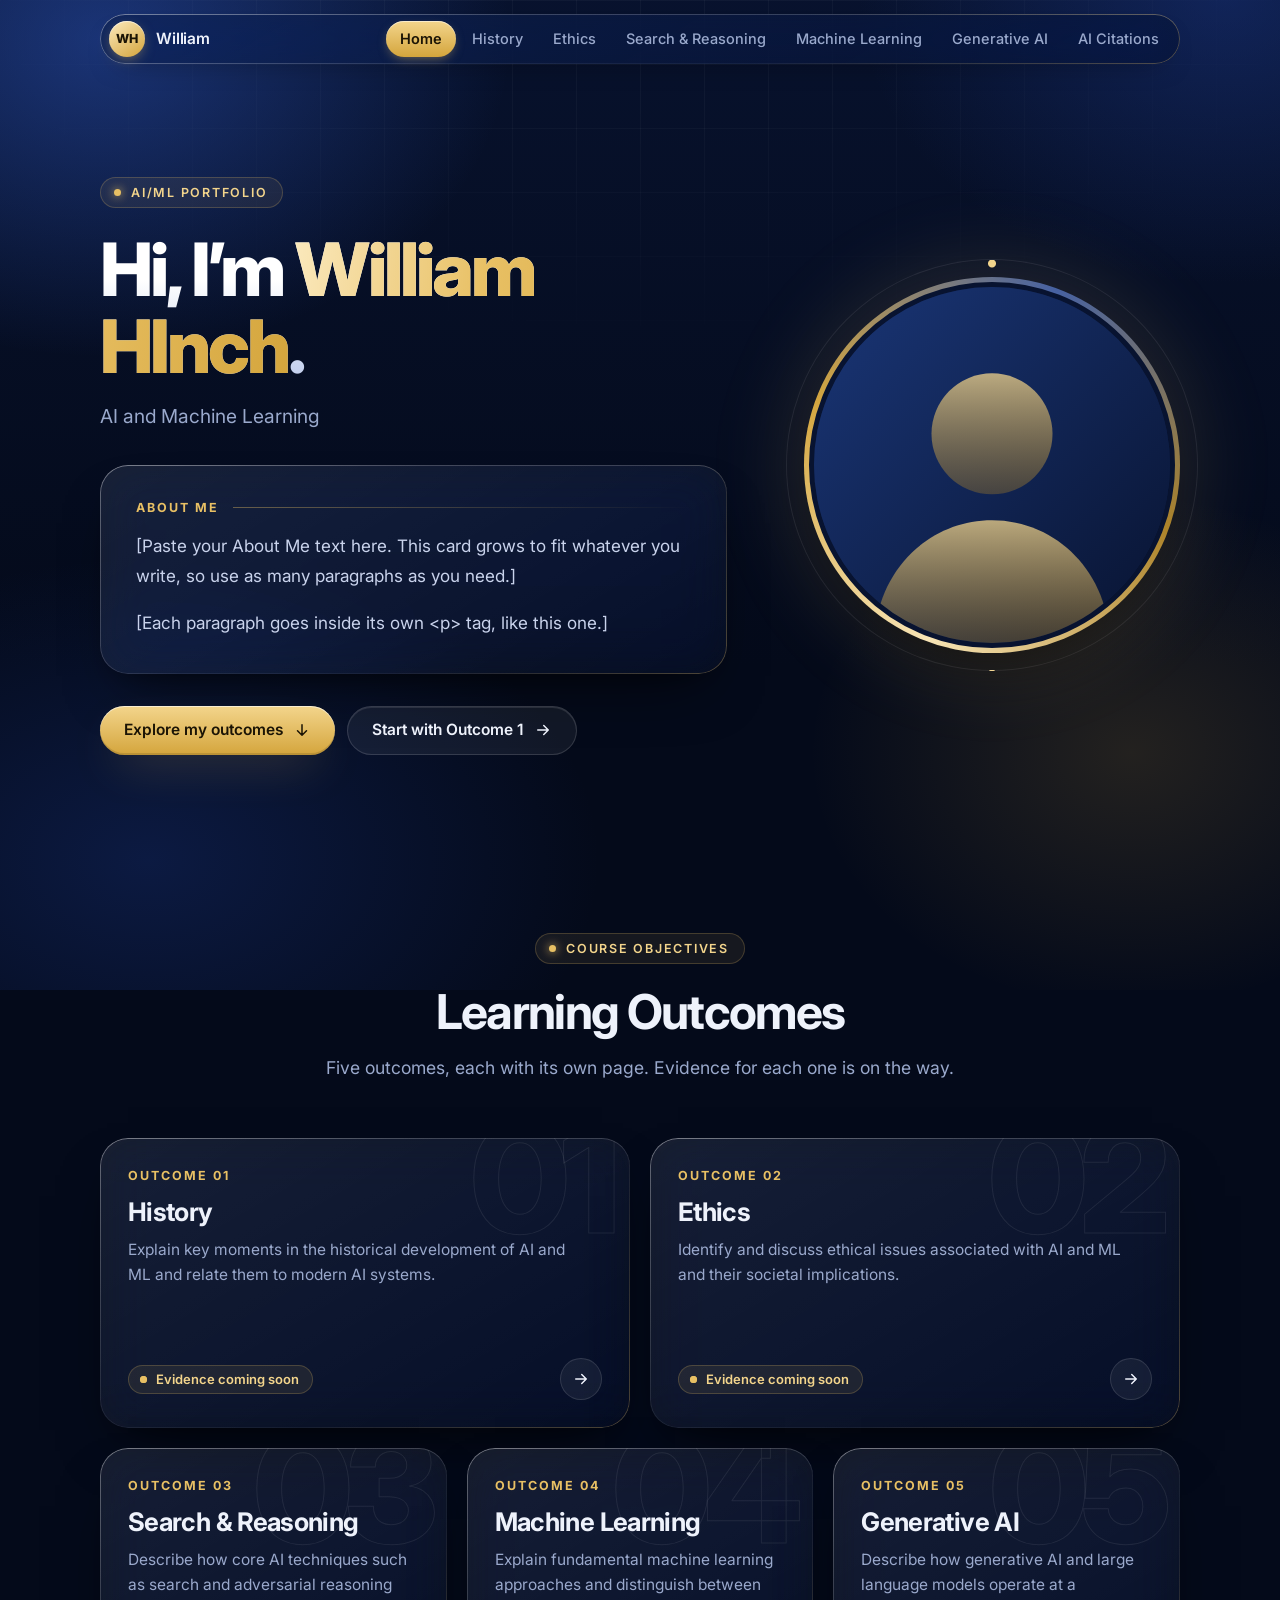
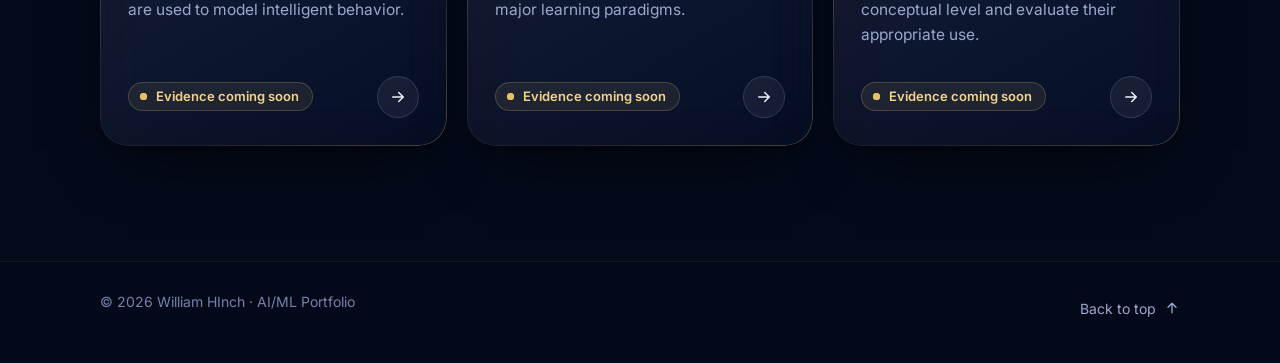
==== commit a6a95e73: "Update index.html" ====
--- a/index.html
+++ b/index.html
@@ -3,7 +3,7 @@
 <head>
   <meta charset="UTF-8">
   <meta name="viewport" content="width=device-width, initial-scale=1">
-  <title>Your Name — AI/ML Portfolio</title>
+  <title>William Hinch — AI/ML Portfolio</title>
   <meta name="description" content="AI/ML portfolio: about me and evidence for five course learning outcomes.">
   <meta name="theme-color" content="#040a1a">
   <link rel="icon" href="data:image/svg+xml,%3Csvg xmlns='http://www.w3.org/2000/svg' viewBox='0 0 64 64'%3E%3Cdefs%3E%3ClinearGradient id='g' x1='0' y1='0' x2='1' y2='1'%3E%3Cstop offset='0' stop-color='%23fbe9bd'/%3E%3Cstop offset='1' stop-color='%23d4a53c'/%3E%3C/linearGradient%3E%3C/defs%3E%3Crect width='64' height='64' rx='18' fill='%230c1d45'/%3E%3Ccircle cx='32' cy='32' r='13' fill='url(%23g)'/%3E%3C/svg%3E">
@@ -20,8 +20,8 @@
     <div class="container">
       <nav class="nav glass" aria-label="Main">
         <a class="brand" href="index.html">
-          <span class="brand-mark" aria-hidden="true">YN</span>
-          <span class="brand-name">Your Name</span>
+          <span class="brand-mark" aria-hidden="true">WH</span>
+          <span class="brand-name">William</span>
         </a>
         <button class="menu-btn" type="button" popovertarget="site-menu" aria-label="Menu">
           <svg class="i-menu" viewBox="0 0 24 24" fill="none" stroke="currentColor" stroke-width="2" stroke-linecap="round" aria-hidden="true"><path d="M4 7h16M4 12h16M4 17h16"/></svg>
@@ -48,8 +48,8 @@
         <p class="eyebrow reveal"><span class="dot"></span>AI/ML Portfolio</p>
 
         <!-- ✏️ Your name and major -->
-        <h1 class="hero-title reveal" style="--d: 1">Hi, I&rsquo;m <span class="text-gold">Your Name</span>.</h1>
-        <p class="hero-sub reveal" style="--d: 2">Your Major</p>
+        <h1 class="hero-title reveal" style="--d: 1">Hi, I&rsquo;m <span class="text-gold">William HInch</span>.</h1>
+        <p class="hero-sub reveal" style="--d: 2">AI and Machine Learning</p>
 
         <div class="about glass reveal" style="--d: 3">
           <h2 class="about-label">About Me</h2>
@@ -142,7 +142,7 @@
 
   <footer class="site-footer">
     <div class="container footer-inner">
-      <p>&copy; 2026 Your Name &middot; AI/ML Portfolio</p>
+      <p>&copy; 2026 William HInch &middot; AI/ML Portfolio</p>
       <a class="to-top" href="#top">Back to top <svg viewBox="0 0 24 24" fill="none" stroke="currentColor" stroke-width="2" stroke-linecap="round" stroke-linejoin="round" aria-hidden="true"><path d="M12 19V5M6 11l6-6 6 6"/></svg></a>
     </div>
   </footer>
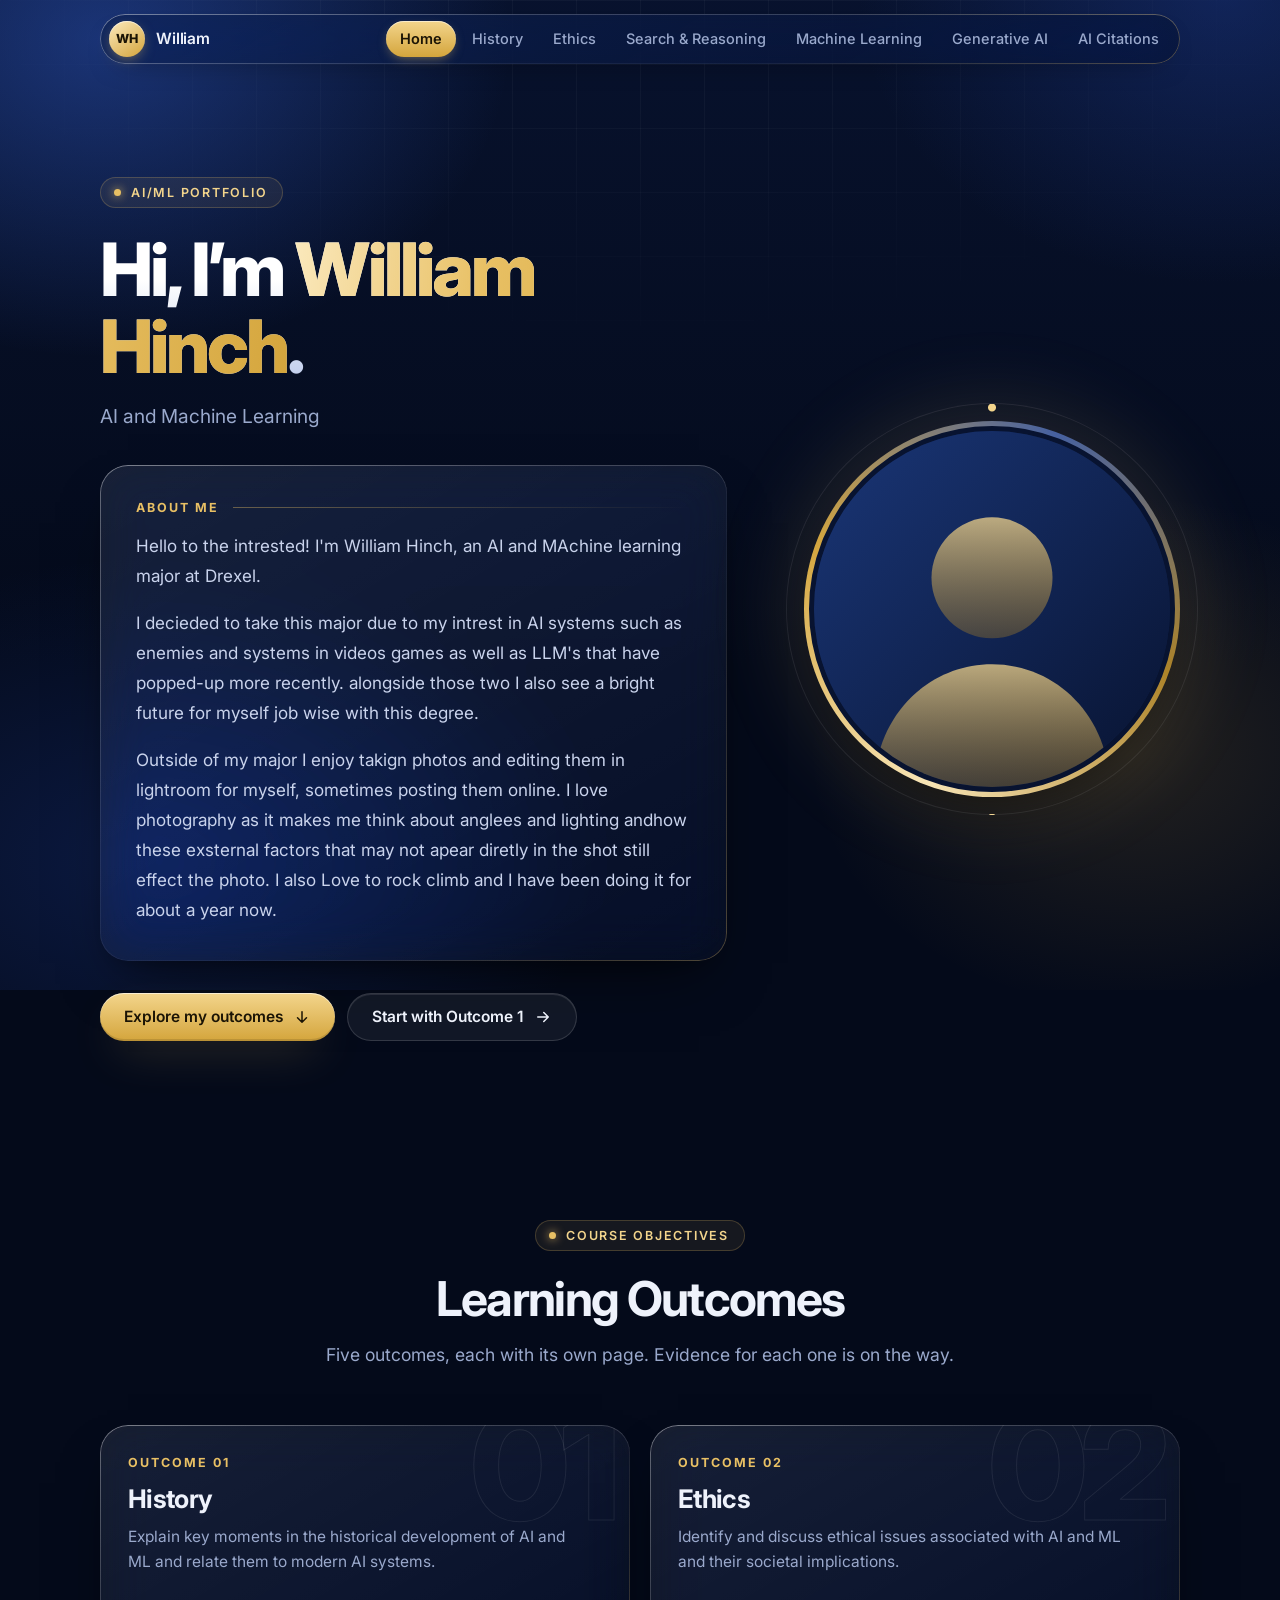
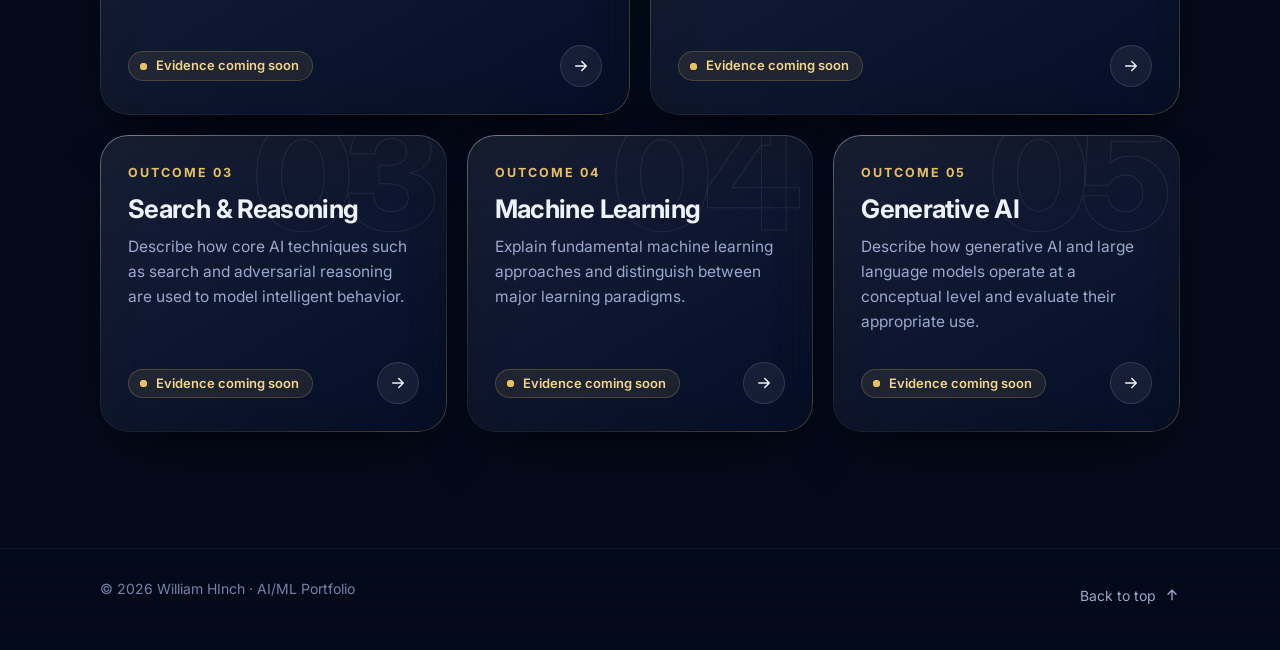
==== commit 8717bcc1: "Update index.html added About ME!!!" ====
--- a/index.html
+++ b/index.html
@@ -48,14 +48,15 @@
         <p class="eyebrow reveal"><span class="dot"></span>AI/ML Portfolio</p>
 
         <!-- ✏️ Your name and major -->
-        <h1 class="hero-title reveal" style="--d: 1">Hi, I&rsquo;m <span class="text-gold">William HInch</span>.</h1>
+        <h1 class="hero-title reveal" style="--d: 1">Hi, I&rsquo;m <span class="text-gold">William Hinch</span>.</h1>
         <p class="hero-sub reveal" style="--d: 2">AI and Machine Learning</p>
 
         <div class="about glass reveal" style="--d: 3">
           <h2 class="about-label">About Me</h2>
           <!-- ✏️ PASTE YOUR ABOUT ME TEXT HERE — one <p>…</p> per paragraph -->
-          <p>[Paste your About Me text here. This card grows to fit whatever you write, so use as many paragraphs as you need.]</p>
-          <p>[Each paragraph goes inside its own &lt;p&gt; tag, like this one.]</p>
+          <p>Hello to the intrested! I'm William Hinch, an AI and MAchine learning major at Drexel.</p>
+          <p>I decieded to take this major due to my intrest in AI systems such as enemies and systems in videos games as well as LLM's that have popped-up more recently. alongside those two I also see a bright future for myself job wise with this degree.</p>
+          <p>Outside of my major I enjoy takign photos and editing them in lightroom for myself, sometimes posting them online. I love photography as it makes me think about anglees and lighting andhow these exsternal factors that may not apear diretly in the shot still effect the photo. I also Love to rock climb and I have been doing it for about a year now.</p>
         </div>
 
         <div class="hero-actions reveal" style="--d: 4">
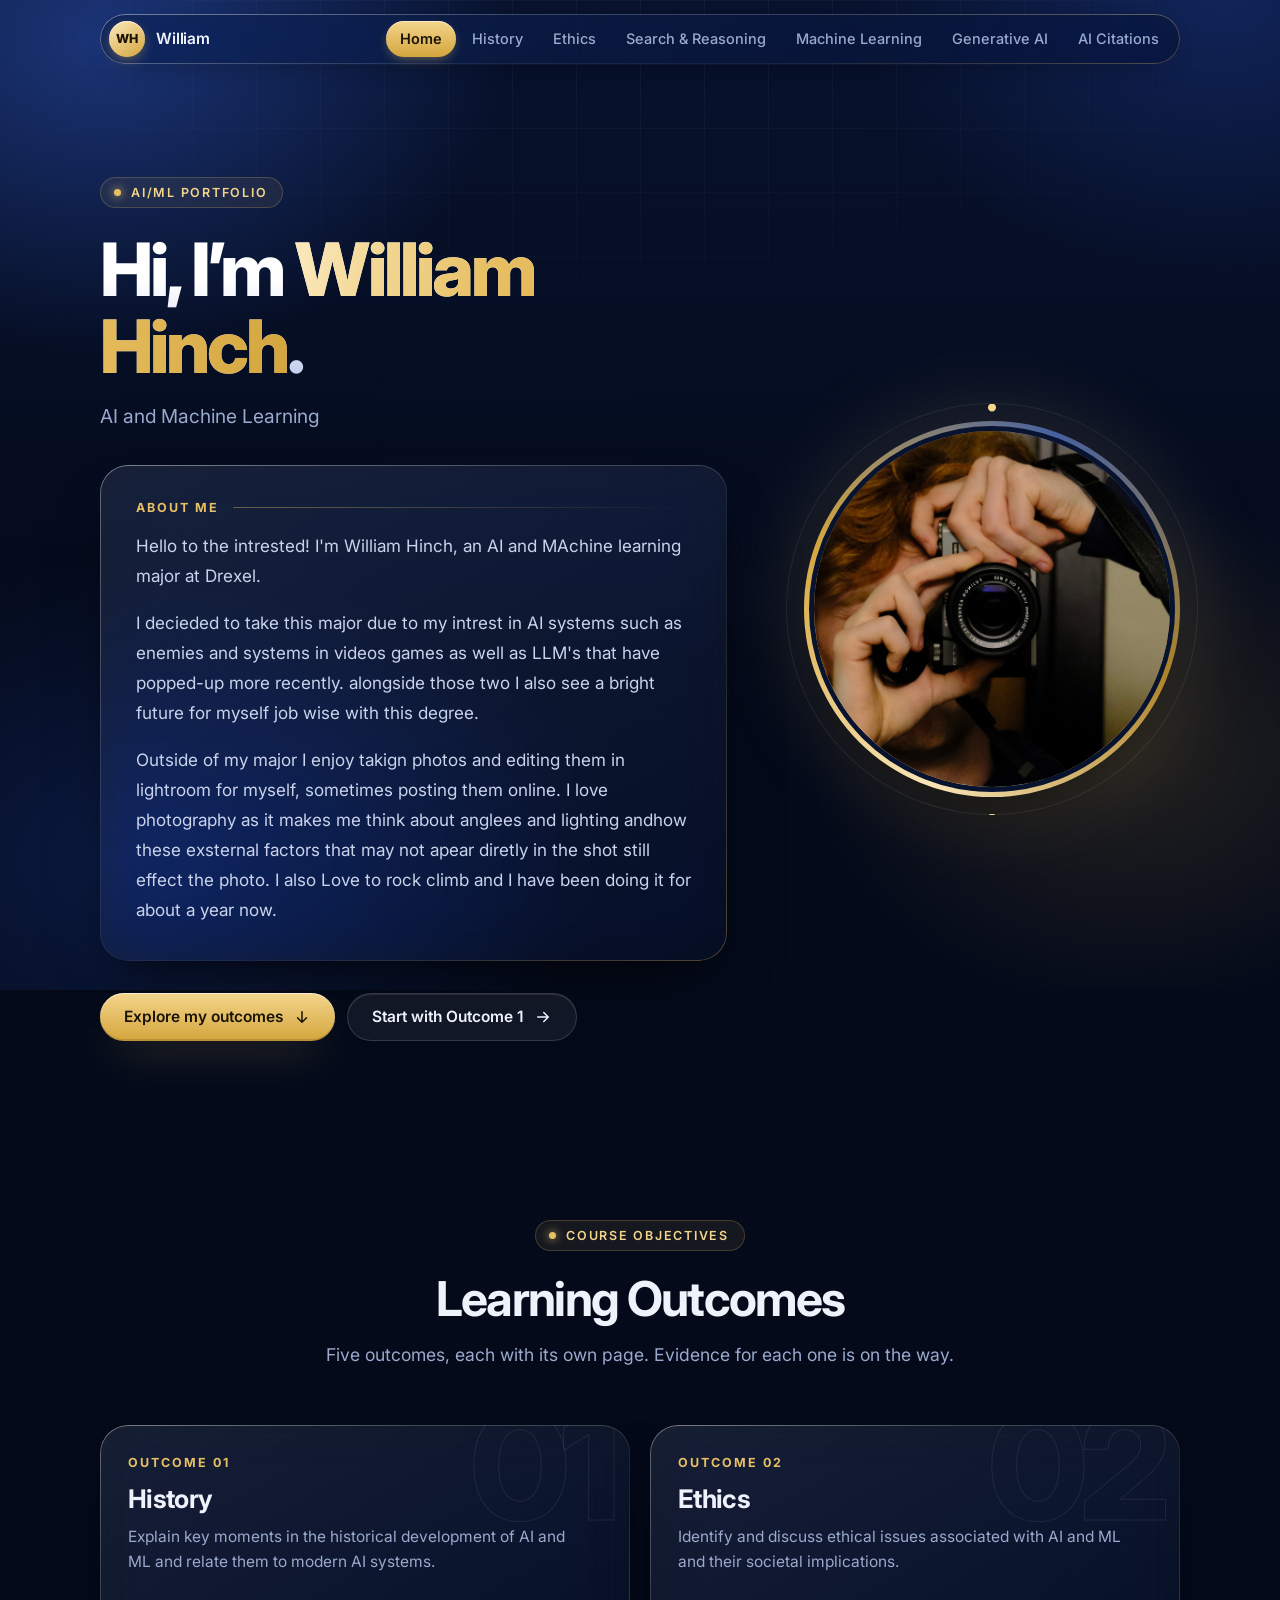
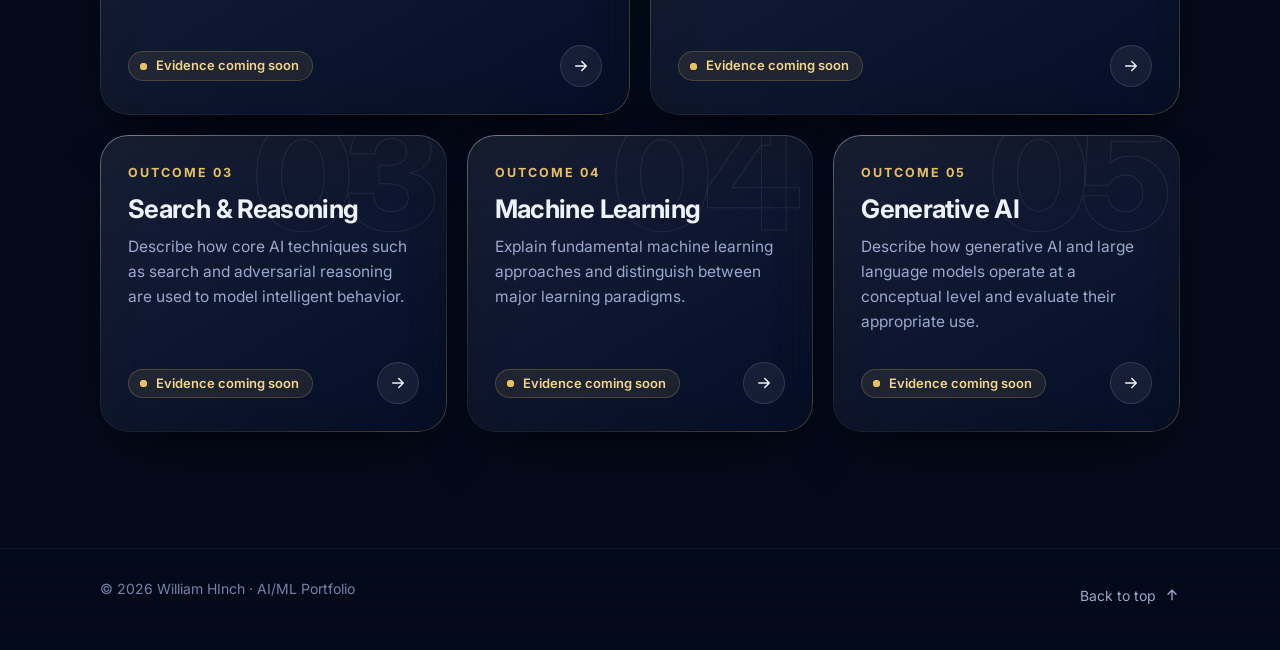
==== commit a418ba1c: "Update index.html" ====
--- a/index.html
+++ b/index.html
@@ -68,7 +68,7 @@
       <div class="hero-media reveal" style="--d: 2">
         <!-- ✏️ PHOTO: put your image in the images/ folder and change src below (e.g. images/me.jpg) -->
         <figure class="avatar">
-          <img src="images/avatar-placeholder.svg" alt="Portrait of Your Name" width="400" height="400">
+          <img src="images/Photo_of_me.jpeg" alt="Portrait of Your Name" width="400" height="400">
         </figure>
       </div>
     </section>
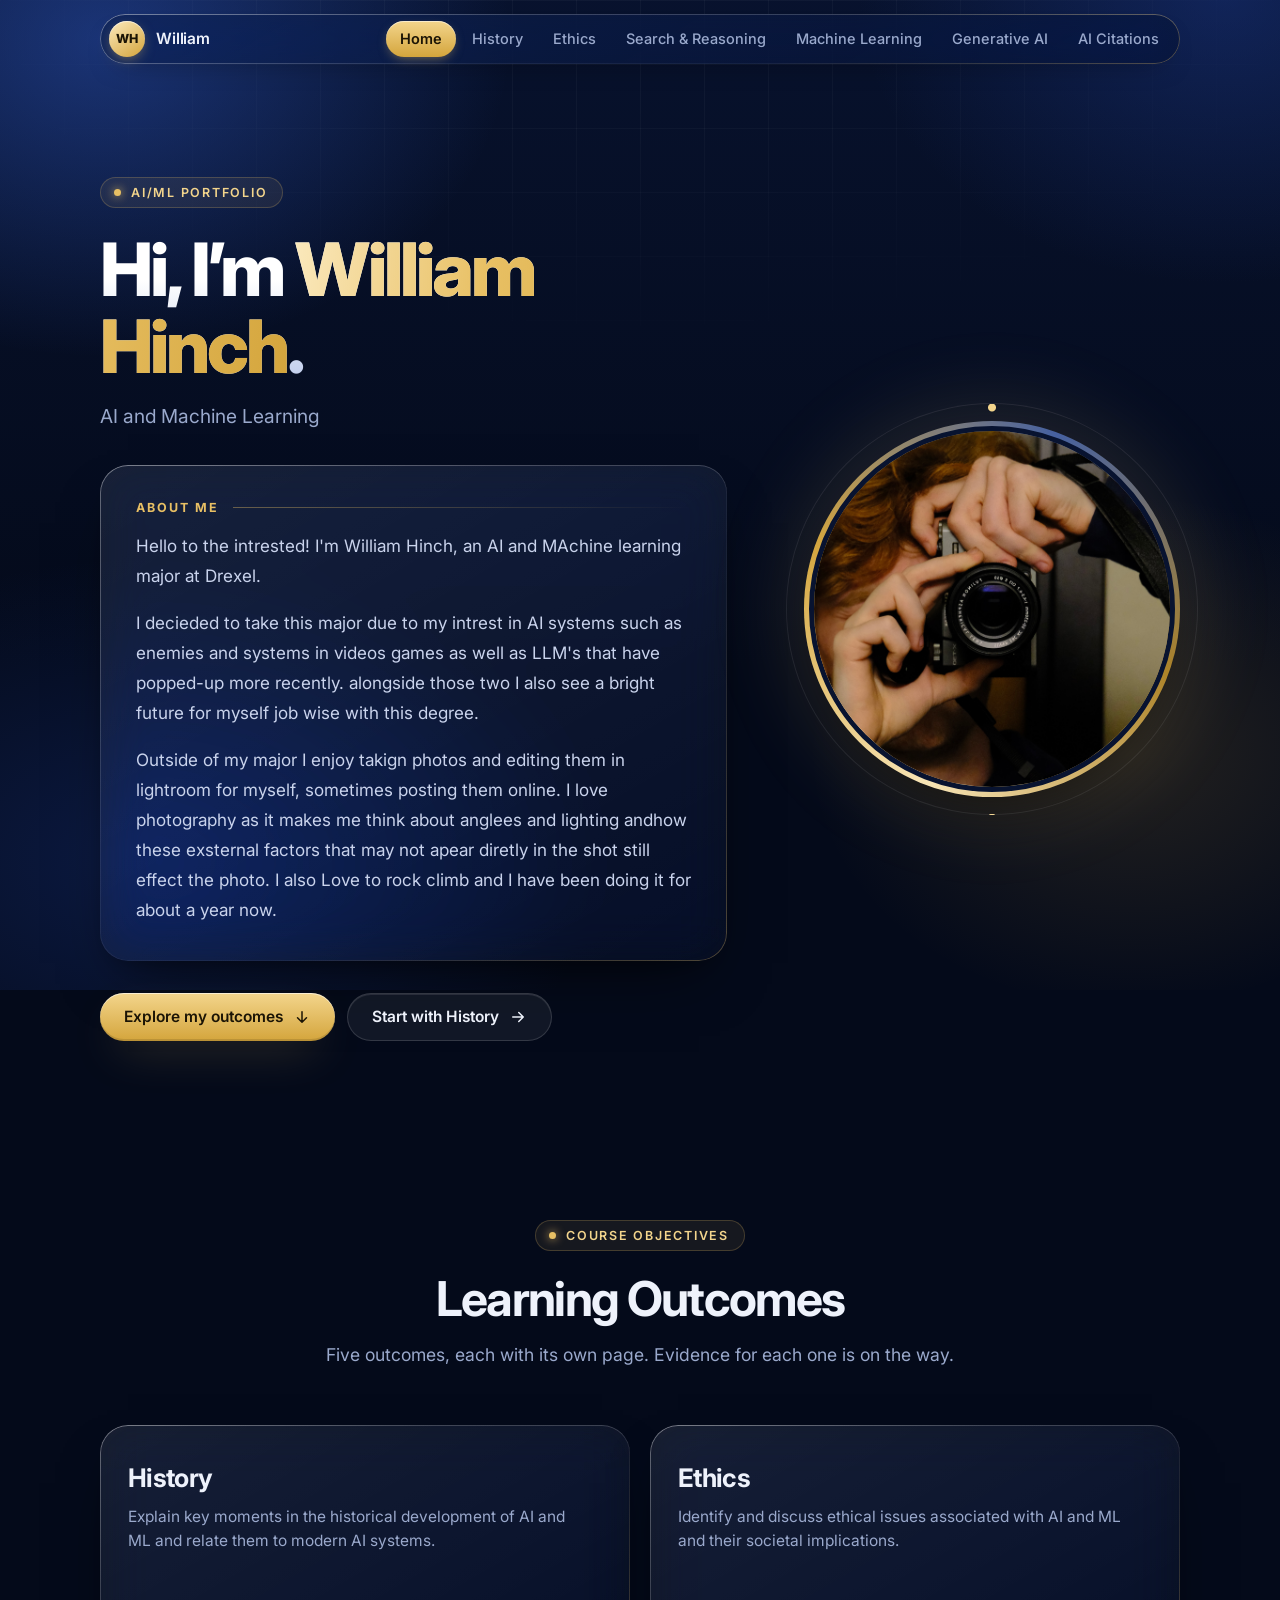
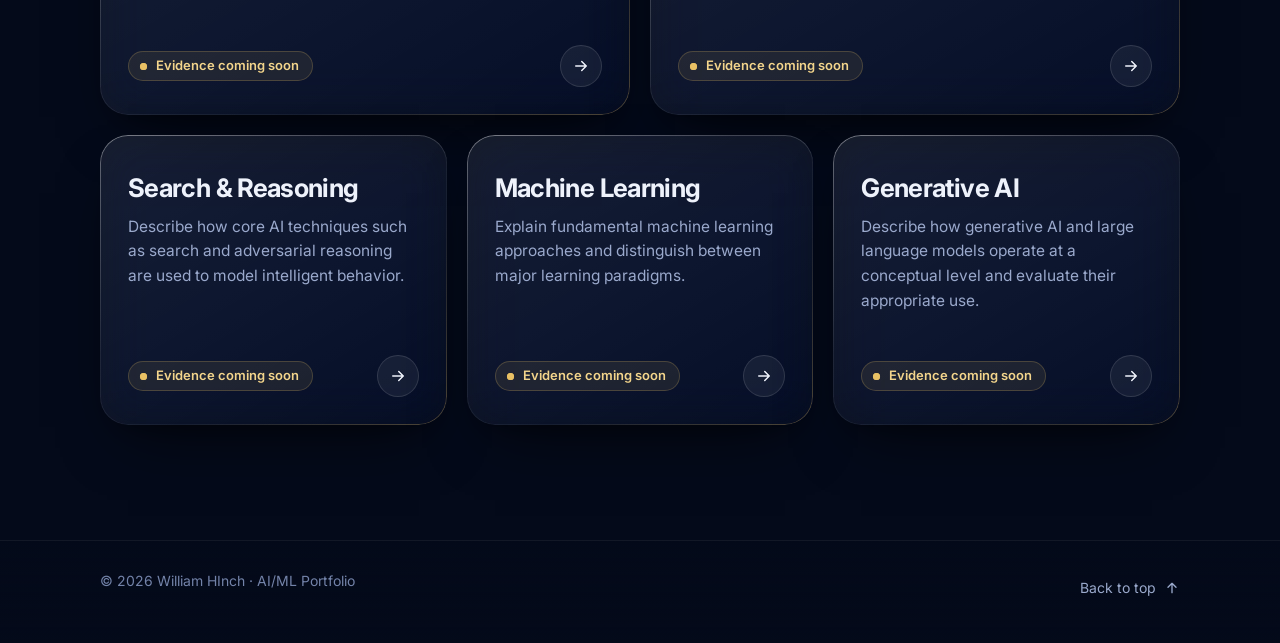
==== commit 673e4b5e: "Update index.html" ====
--- a/index.html
+++ b/index.html
@@ -61,7 +61,7 @@
 
         <div class="hero-actions reveal" style="--d: 4">
           <a class="btn btn-gold" href="#outcomes">Explore my outcomes <svg viewBox="0 0 24 24" fill="none" stroke="currentColor" stroke-width="2" stroke-linecap="round" stroke-linejoin="round" aria-hidden="true"><path d="M12 5v14M6 13l6 6 6-6"/></svg></a>
-          <a class="btn btn-glass" href="history.html">Start with Outcome 1 <svg viewBox="0 0 24 24" fill="none" stroke="currentColor" stroke-width="2" stroke-linecap="round" stroke-linejoin="round" aria-hidden="true"><path d="M5 12h14M13 6l6 6-6 6"/></svg></a>
+          <a class="btn btn-glass" href="history.html">Start with History <svg viewBox="0 0 24 24" fill="none" stroke="currentColor" stroke-width="2" stroke-linecap="round" stroke-linejoin="round" aria-hidden="true"><path d="M5 12h14M13 6l6 6-6 6"/></svg></a>
         </div>
       </div>
 
@@ -83,8 +83,8 @@
 
       <div class="card-grid">
         <a class="card glass reveal reveal-on-scroll" href="history.html" style="--d: 5">
-          <span class="card-bignum" aria-hidden="true">01</span>
-          <span class="card-kicker">Outcome 01</span>
+          
+         
           <h3 class="card-title">History</h3>
           <p class="card-text">Explain key moments in the historical development of AI and ML and relate them to modern AI systems.</p>
           <span class="card-foot">
@@ -94,8 +94,8 @@
         </a>
 
         <a class="card glass reveal reveal-on-scroll" href="ethics.html" style="--d: 6">
-          <span class="card-bignum" aria-hidden="true">02</span>
-          <span class="card-kicker">Outcome 02</span>
+          
+         
           <h3 class="card-title">Ethics</h3>
           <p class="card-text">Identify and discuss ethical issues associated with AI and ML and their societal implications.</p>
           <span class="card-foot">
@@ -105,8 +105,7 @@
         </a>
 
         <a class="card glass reveal reveal-on-scroll" href="search-reasoning.html" style="--d: 7">
-          <span class="card-bignum" aria-hidden="true">03</span>
-          <span class="card-kicker">Outcome 03</span>
+         
           <h3 class="card-title">Search &amp; Reasoning</h3>
           <p class="card-text">Describe how core AI techniques such as search and adversarial reasoning are used to model intelligent behavior.</p>
           <span class="card-foot">
@@ -116,8 +115,7 @@
         </a>
 
         <a class="card glass reveal reveal-on-scroll" href="machine-learning.html" style="--d: 8">
-          <span class="card-bignum" aria-hidden="true">04</span>
-          <span class="card-kicker">Outcome 04</span>
+          
           <h3 class="card-title">Machine Learning</h3>
           <p class="card-text">Explain fundamental machine learning approaches and distinguish between major learning paradigms.</p>
           <span class="card-foot">
@@ -127,8 +125,7 @@
         </a>
 
         <a class="card glass reveal reveal-on-scroll" href="generative-ai.html" style="--d: 9">
-          <span class="card-bignum" aria-hidden="true">05</span>
-          <span class="card-kicker">Outcome 05</span>
+          
           <h3 class="card-title">Generative AI</h3>
           <p class="card-text">Describe how generative AI and large language models operate at a conceptual level and evaluate their appropriate use.</p>
           <span class="card-foot">
